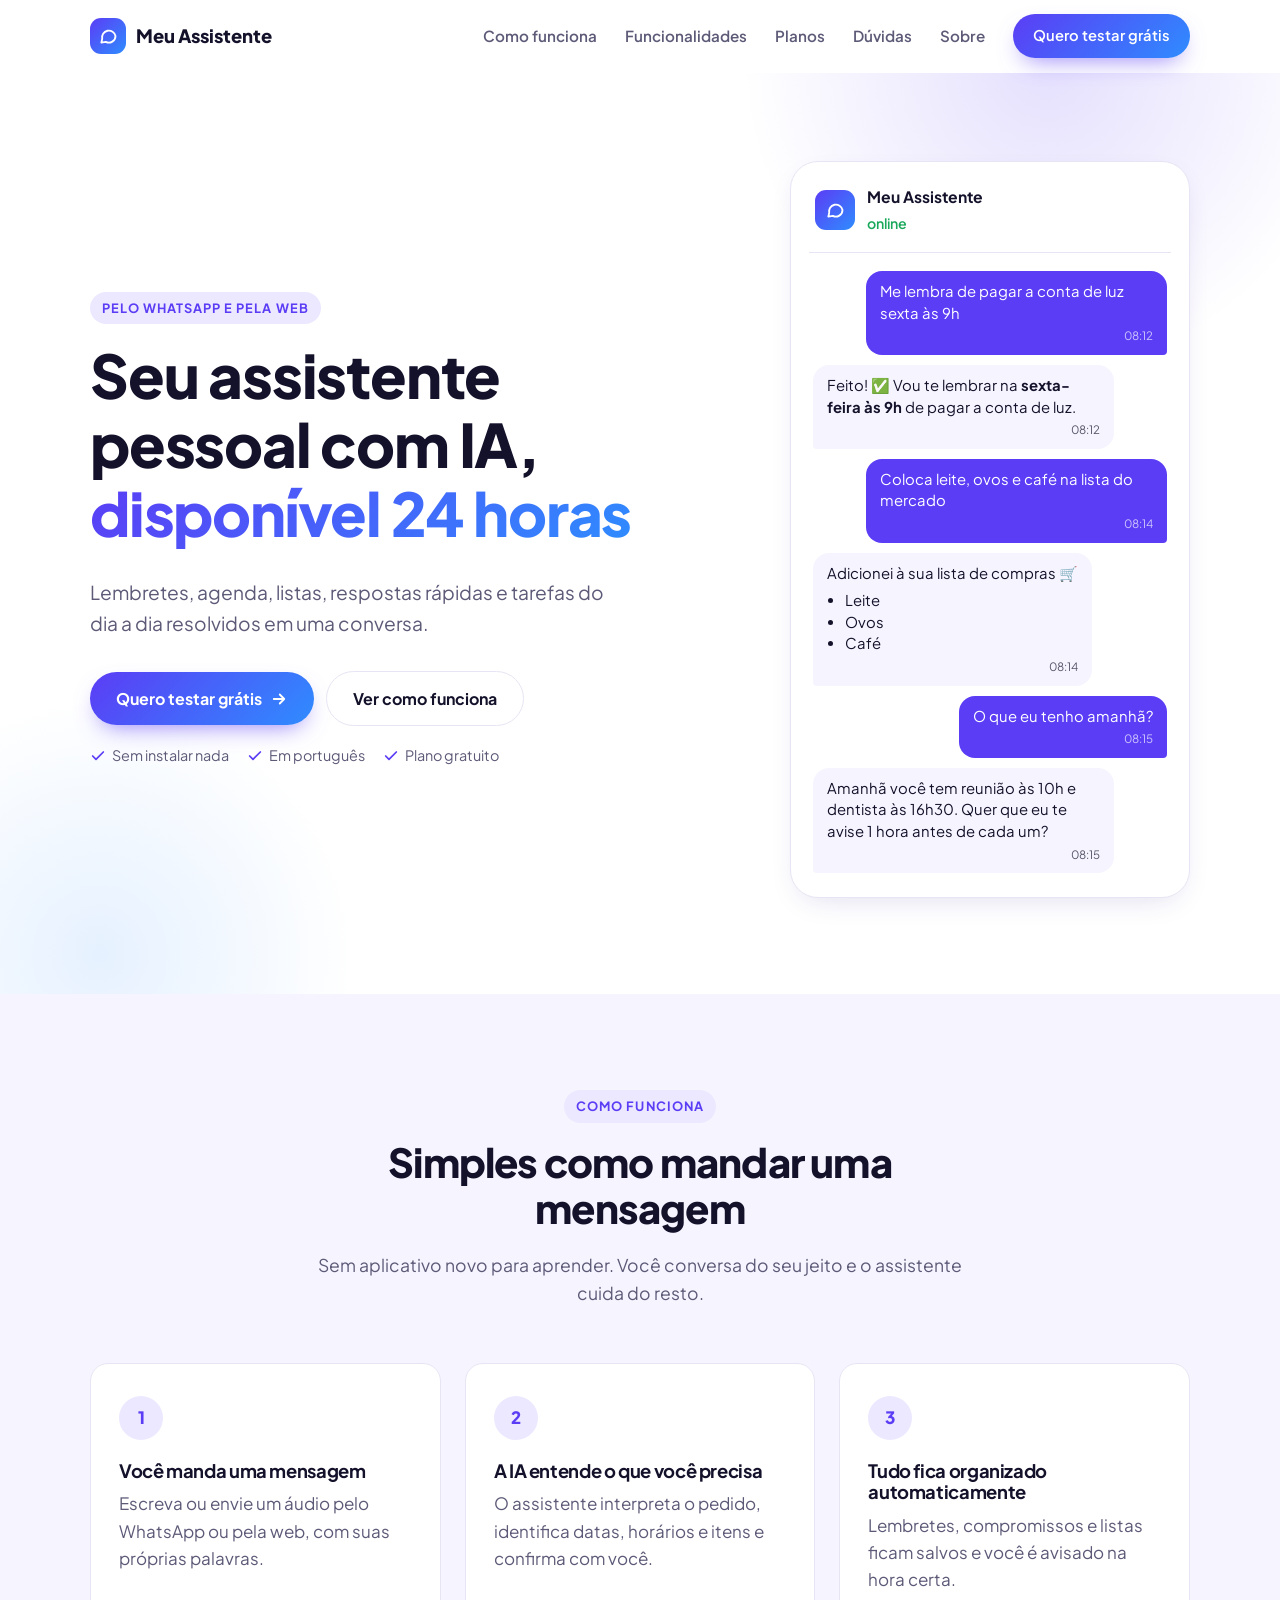
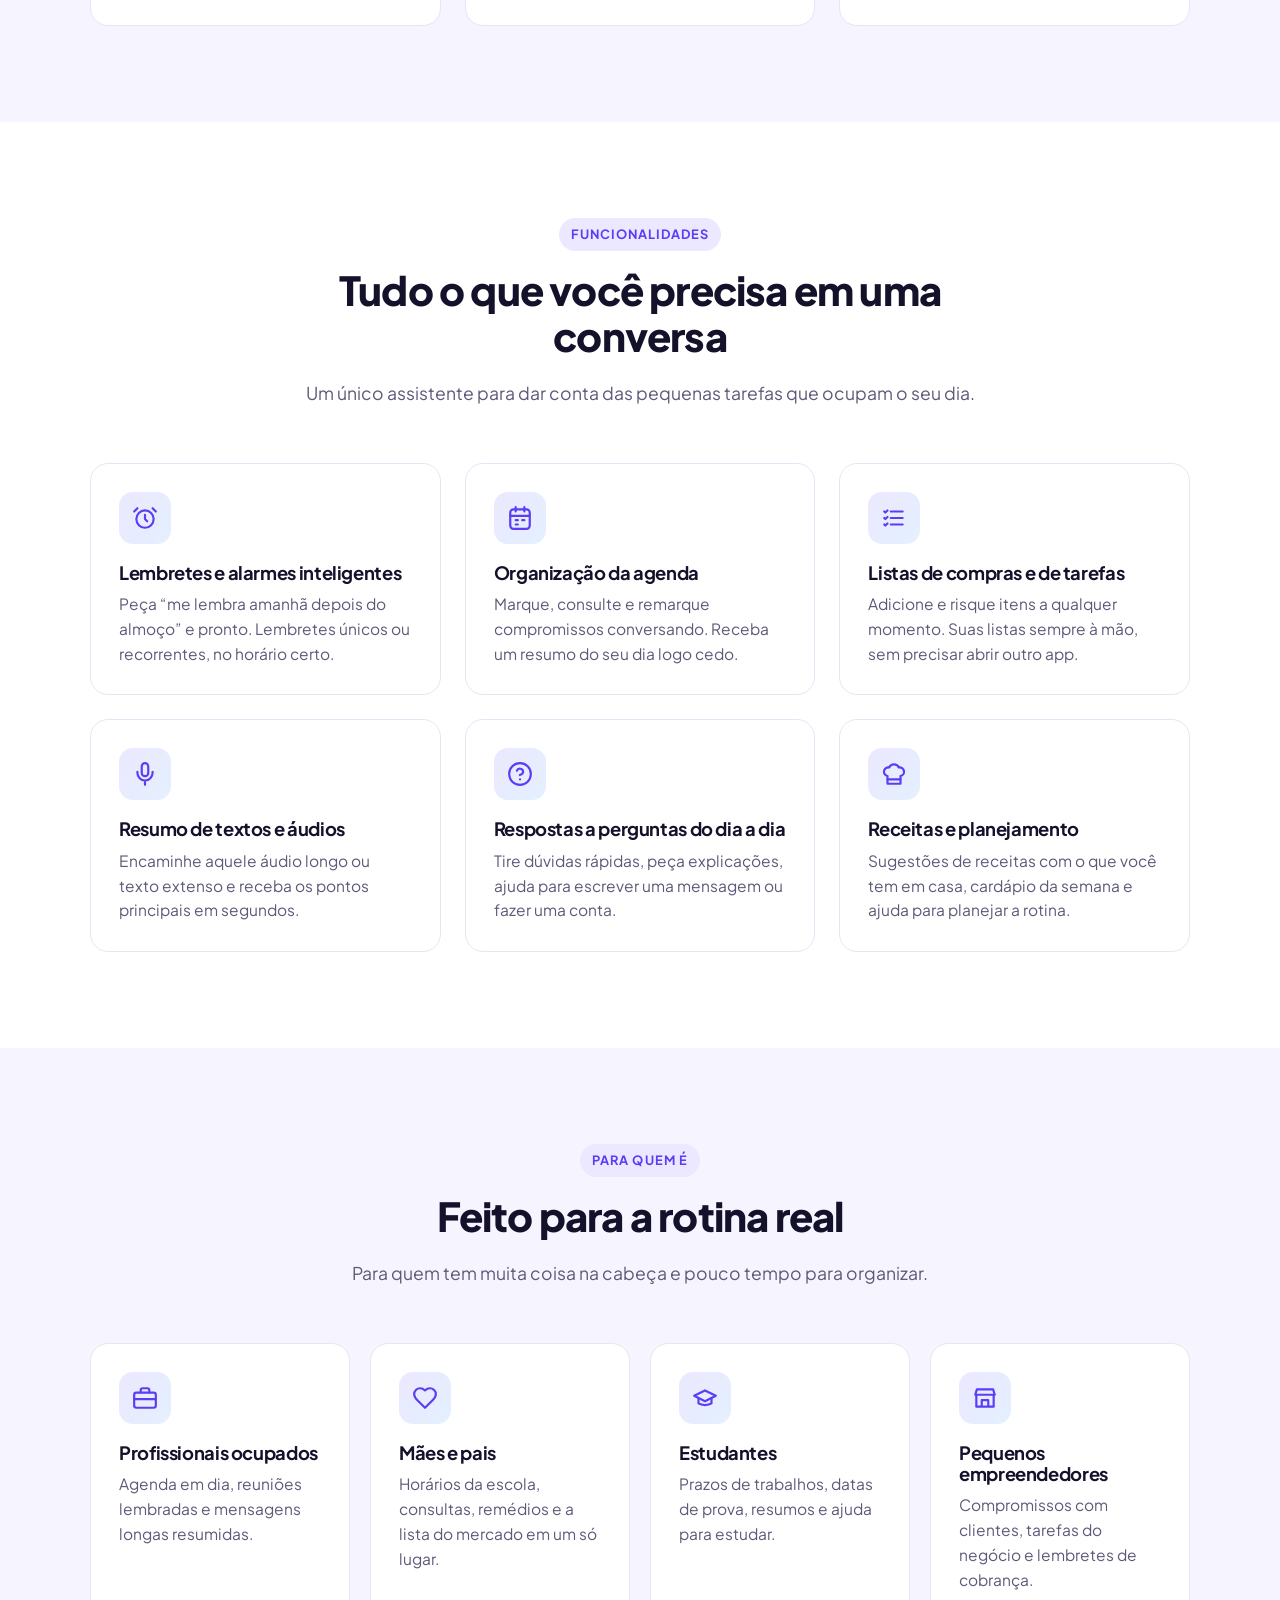
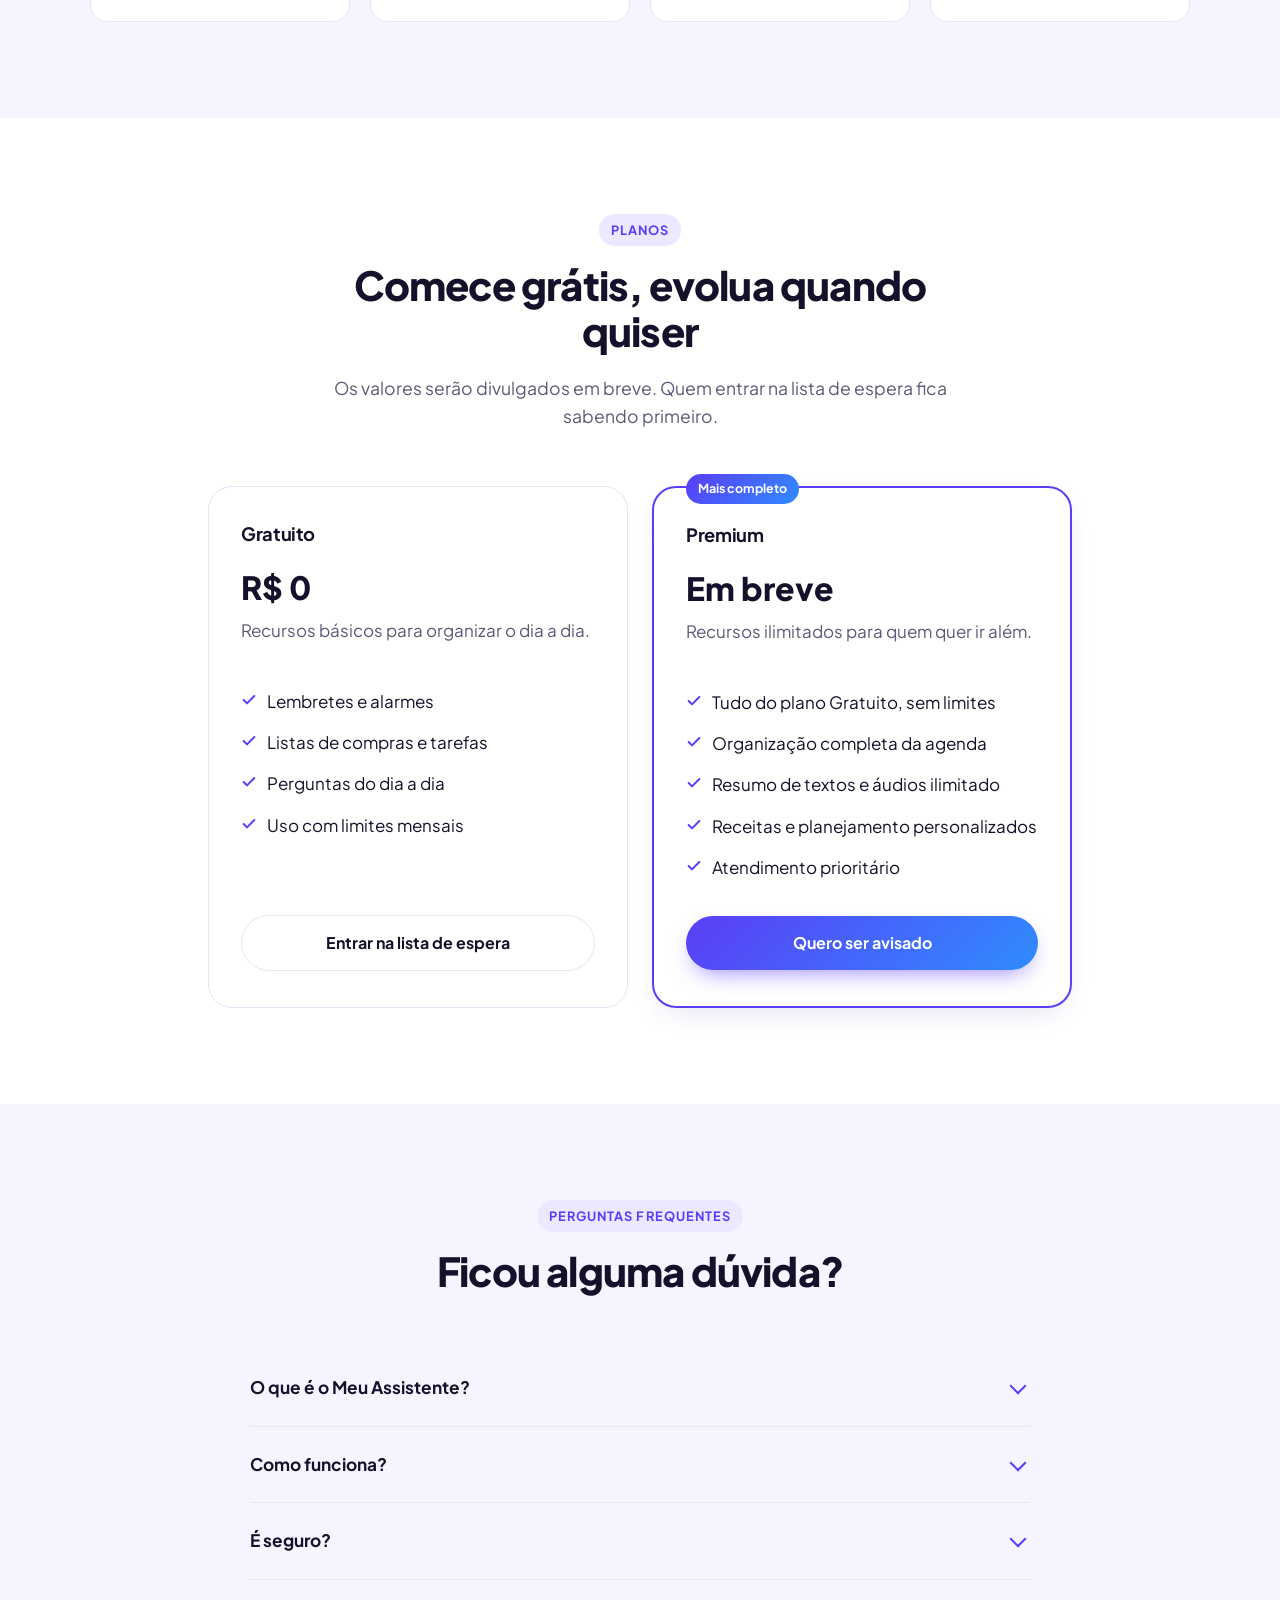
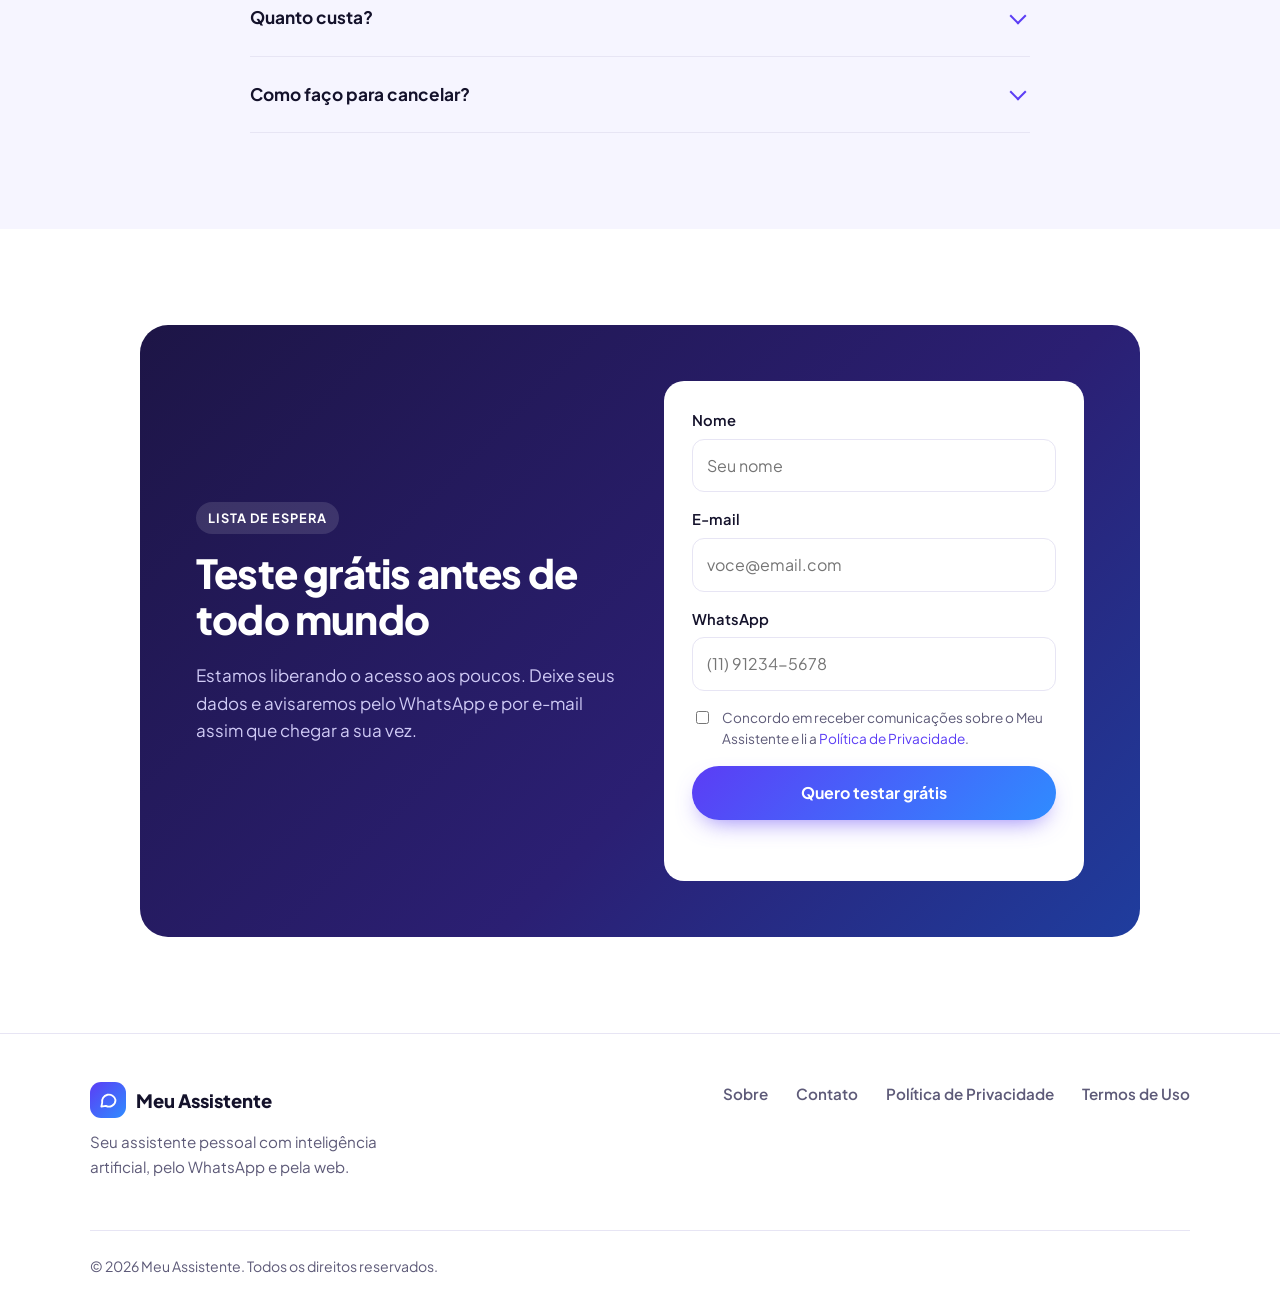
==== index.html @ c6f66c45 "Site Meu Assistente" ====
<!doctype html>
<html lang="pt-BR">
<head>
  <meta charset="utf-8">
  <meta name="viewport" content="width=device-width, initial-scale=1">
  <title>Meu Assistente — Seu assistente pessoal com IA no WhatsApp</title>
  <meta name="description" content="Lembretes, agenda, listas, respostas rápidas e tarefas do dia a dia resolvidos em uma conversa. Assistente pessoal com inteligência artificial pelo WhatsApp e pela web.">
  <link rel="canonical" href="https://meuassistente.io/">
  <meta property="og:type" content="website">
  <meta property="og:locale" content="pt_BR">
  <meta property="og:title" content="Meu Assistente — Seu assistente pessoal com IA, disponível 24 horas">
  <meta property="og:description" content="Lembretes, agenda, listas, respostas rápidas e tarefas do dia a dia resolvidos em uma conversa.">
  <meta property="og:url" content="https://meuassistente.io/">
  <meta name="theme-color" content="#5b3df5">
  <link rel="icon" href="/assets/favicon.svg" type="image/svg+xml">
  <link rel="preconnect" href="https://fonts.googleapis.com">
  <link rel="preconnect" href="https://fonts.gstatic.com" crossorigin>
  <link href="https://fonts.googleapis.com/css2?family=Plus+Jakarta+Sans:wght@400;500;600;700;800&display=swap" rel="stylesheet">
  <link rel="stylesheet" href="/assets/styles.css">
</head>
<body>
  <a class="skip-link" href="#conteudo">Pular para o conteúdo</a>

  <header class="site-header">
    <div class="container nav">
      <a class="logo" href="/" aria-label="Meu Assistente — página inicial">
        <span class="logo-mark"><svg width="20" height="20" viewBox="0 0 24 24" fill="none" stroke="currentColor" stroke-width="2.2" stroke-linecap="round" stroke-linejoin="round"><path d="M21 12a8 8 0 0 1-11.6 7.1L4 20l1-4.6A8 8 0 1 1 21 12z"/></svg></span>
        Meu Assistente
      </a>
      <button class="nav-toggle" aria-label="Abrir menu" aria-expanded="false" aria-controls="menu">
        <svg width="26" height="26" viewBox="0 0 24 24" fill="none" stroke="currentColor" stroke-width="2" stroke-linecap="round"><path d="M4 7h16M4 12h16M4 17h16"/></svg>
      </button>
      <ul class="nav-links" id="menu">
        <li><a href="/#como-funciona">Como funciona</a></li>
        <li><a href="/#funcionalidades">Funcionalidades</a></li>
        <li><a href="/#planos">Planos</a></li>
        <li><a href="/#faq">Dúvidas</a></li>
        <li><a href="/sobre.html">Sobre</a></li>
        <li><a class="btn btn-primary" href="/#lista-de-espera">Quero testar grátis</a></li>
      </ul>
    </div>
  </header>

  <main id="conteudo">
    <!-- Hero -->
    <section class="hero">
      <div class="container hero-grid">
        <div>
          <span class="eyebrow">Pelo WhatsApp e pela web</span>
          <h1>Seu assistente pessoal com IA, <span class="grad">disponível 24 horas</span></h1>
          <p class="hero-sub">Lembretes, agenda, listas, respostas rápidas e tarefas do dia a dia resolvidos em uma conversa.</p>
          <div class="hero-cta">
            <a class="btn btn-primary" href="#lista-de-espera">Quero testar grátis
              <svg width="18" height="18" viewBox="0 0 24 24" fill="none" stroke="currentColor" stroke-width="2.4" stroke-linecap="round" stroke-linejoin="round"><path d="M5 12h14M13 6l6 6-6 6"/></svg>
            </a>
            <a class="btn btn-ghost" href="#como-funciona">Ver como funciona</a>
          </div>
          <div class="hero-note">
            <span><svg width="16" height="16" viewBox="0 0 24 24" fill="none" stroke="currentColor" stroke-width="2.6" stroke-linecap="round" stroke-linejoin="round"><path d="M20 6 9 17l-5-5"/></svg>Sem instalar nada</span>
            <span><svg width="16" height="16" viewBox="0 0 24 24" fill="none" stroke="currentColor" stroke-width="2.6" stroke-linecap="round" stroke-linejoin="round"><path d="M20 6 9 17l-5-5"/></svg>Em português</span>
            <span><svg width="16" height="16" viewBox="0 0 24 24" fill="none" stroke="currentColor" stroke-width="2.6" stroke-linecap="round" stroke-linejoin="round"><path d="M20 6 9 17l-5-5"/></svg>Plano gratuito</span>
          </div>
        </div>

        <div class="phone" aria-label="Exemplo de conversa com o Meu Assistente">
          <div class="phone-top">
            <span class="logo-mark"><svg width="20" height="20" viewBox="0 0 24 24" fill="none" stroke="#fff" stroke-width="2.2" stroke-linecap="round" stroke-linejoin="round"><path d="M21 12a8 8 0 0 1-11.6 7.1L4 20l1-4.6A8 8 0 1 1 21 12z"/></svg></span>
            <div><strong>Meu Assistente</strong><small>online</small></div>
          </div>
          <div class="chat">
            <div class="bubble me">Me lembra de pagar a conta de luz sexta às 9h<time>08:12</time></div>
            <div class="bubble ai">Feito! ✅ Vou te lembrar na <strong>sexta-feira às 9h</strong> de pagar a conta de luz.<time>08:12</time></div>
            <div class="bubble me">Coloca leite, ovos e café na lista do mercado<time>08:14</time></div>
            <div class="bubble ai">Adicionei à sua lista de compras 🛒
              <ul><li>Leite</li><li>Ovos</li><li>Café</li></ul><time>08:14</time></div>
            <div class="bubble me">O que eu tenho amanhã?<time>08:15</time></div>
            <div class="bubble ai">Amanhã você tem reunião às 10h e dentista às 16h30. Quer que eu te avise 1 hora antes de cada um?<time>08:15</time></div>
          </div>
        </div>
      </div>
    </section>

    <!-- Como funciona -->
    <section class="section section-soft" id="como-funciona">
      <div class="container">
        <div class="section-head reveal">
          <span class="eyebrow">Como funciona</span>
          <h2>Simples como mandar uma mensagem</h2>
          <p>Sem aplicativo novo para aprender. Você conversa do seu jeito e o assistente cuida do resto.</p>
        </div>
        <div class="steps">
          <div class="step reveal">
            <div class="step-num">1</div>
            <h3>Você manda uma mensagem</h3>
            <p>Escreva ou envie um áudio pelo WhatsApp ou pela web, com suas próprias palavras.</p>
          </div>
          <div class="step reveal">
            <div class="step-num">2</div>
            <h3>A IA entende o que você precisa</h3>
            <p>O assistente interpreta o pedido, identifica datas, horários e itens e confirma com você.</p>
          </div>
          <div class="step reveal">
            <div class="step-num">3</div>
            <h3>Tudo fica organizado automaticamente</h3>
            <p>Lembretes, compromissos e listas ficam salvos e você é avisado na hora certa.</p>
          </div>
        </div>
      </div>
    </section>

    <!-- Funcionalidades -->
    <section class="section" id="funcionalidades">
      <div class="container">
        <div class="section-head reveal">
          <span class="eyebrow">Funcionalidades</span>
          <h2>Tudo o que você precisa em uma conversa</h2>
          <p>Um único assistente para dar conta das pequenas tarefas que ocupam o seu dia.</p>
        </div>
        <div class="features">
          <article class="card reveal">
            <div class="icon"><svg width="26" height="26" viewBox="0 0 24 24" fill="none" stroke="currentColor" stroke-width="2" stroke-linecap="round" stroke-linejoin="round"><circle cx="12" cy="13" r="8"/><path d="M12 9v4l2 2M5 3 2 6M22 6l-3-3"/></svg></div>
            <h3>Lembretes e alarmes inteligentes</h3>
            <p>Peça “me lembra amanhã depois do almoço” e pronto. Lembretes únicos ou recorrentes, no horário certo.</p>
          </article>
          <article class="card reveal">
            <div class="icon"><svg width="26" height="26" viewBox="0 0 24 24" fill="none" stroke="currentColor" stroke-width="2" stroke-linecap="round" stroke-linejoin="round"><rect x="3" y="4" width="18" height="18" rx="3"/><path d="M16 2v4M8 2v4M3 10h18M8 14h2M14 14h2M8 18h2"/></svg></div>
            <h3>Organização da agenda</h3>
            <p>Marque, consulte e remarque compromissos conversando. Receba um resumo do seu dia logo cedo.</p>
          </article>
          <article class="card reveal">
            <div class="icon"><svg width="26" height="26" viewBox="0 0 24 24" fill="none" stroke="currentColor" stroke-width="2" stroke-linecap="round" stroke-linejoin="round"><path d="M9 6h11M9 12h11M9 18h11"/><path d="m3 6 1 1 2-2M3 12l1 1 2-2M3 18l1 1 2-2"/></svg></div>
            <h3>Listas de compras e de tarefas</h3>
            <p>Adicione e risque itens a qualquer momento. Suas listas sempre à mão, sem precisar abrir outro app.</p>
          </article>
          <article class="card reveal">
            <div class="icon"><svg width="26" height="26" viewBox="0 0 24 24" fill="none" stroke="currentColor" stroke-width="2" stroke-linecap="round" stroke-linejoin="round"><path d="M12 2a3 3 0 0 0-3 3v6a3 3 0 0 0 6 0V5a3 3 0 0 0-3-3z"/><path d="M19 10v1a7 7 0 0 1-14 0v-1M12 18v4"/></svg></div>
            <h3>Resumo de textos e áudios</h3>
            <p>Encaminhe aquele áudio longo ou texto extenso e receba os pontos principais em segundos.</p>
          </article>
          <article class="card reveal">
            <div class="icon"><svg width="26" height="26" viewBox="0 0 24 24" fill="none" stroke="currentColor" stroke-width="2" stroke-linecap="round" stroke-linejoin="round"><circle cx="12" cy="12" r="10"/><path d="M9.1 9a3 3 0 0 1 5.8 1c0 2-3 3-3 3M12 17h.01"/></svg></div>
            <h3>Respostas a perguntas do dia a dia</h3>
            <p>Tire dúvidas rápidas, peça explicações, ajuda para escrever uma mensagem ou fazer uma conta.</p>
          </article>
          <article class="card reveal">
            <div class="icon"><svg width="26" height="26" viewBox="0 0 24 24" fill="none" stroke="currentColor" stroke-width="2" stroke-linecap="round" stroke-linejoin="round"><path d="M6 13.9A4 4 0 0 1 7.5 6a5 5 0 0 1 9 0A4 4 0 0 1 18 13.9V21H6z"/><path d="M6 17h12"/></svg></div>
            <h3>Receitas e planejamento</h3>
            <p>Sugestões de receitas com o que você tem em casa, cardápio da semana e ajuda para planejar a rotina.</p>
          </article>
        </div>
      </div>
    </section>

    <!-- Para quem é -->
    <section class="section section-soft" id="para-quem">
      <div class="container">
        <div class="section-head reveal">
          <span class="eyebrow">Para quem é</span>
          <h2>Feito para a rotina real</h2>
          <p>Para quem tem muita coisa na cabeça e pouco tempo para organizar.</p>
        </div>
        <div class="audience">
          <article class="card reveal">
            <div class="icon"><svg width="26" height="26" viewBox="0 0 24 24" fill="none" stroke="currentColor" stroke-width="2" stroke-linecap="round" stroke-linejoin="round"><rect x="2" y="7" width="20" height="14" rx="2"/><path d="M16 7V5a2 2 0 0 0-2-2h-4a2 2 0 0 0-2 2v2M2 13h20"/></svg></div>
            <h3>Profissionais ocupados</h3>
            <p>Agenda em dia, reuniões lembradas e mensagens longas resumidas.</p>
          </article>
          <article class="card reveal">
            <div class="icon"><svg width="26" height="26" viewBox="0 0 24 24" fill="none" stroke="currentColor" stroke-width="2" stroke-linecap="round" stroke-linejoin="round"><path d="M19 14c1.5-1.5 3-3.2 3-5.5A5.5 5.5 0 0 0 16.5 3c-1.8 0-3 .5-4.5 2-1.5-1.5-2.7-2-4.5-2A5.5 5.5 0 0 0 2 8.5c0 2.3 1.5 4 3 5.5l7 7z"/></svg></div>
            <h3>Mães e pais</h3>
            <p>Horários da escola, consultas, remédios e a lista do mercado em um só lugar.</p>
          </article>
          <article class="card reveal">
            <div class="icon"><svg width="26" height="26" viewBox="0 0 24 24" fill="none" stroke="currentColor" stroke-width="2" stroke-linecap="round" stroke-linejoin="round"><path d="M22 10 12 5 2 10l10 5 10-5z"/><path d="M6 12v5c3 2 9 2 12 0v-5"/></svg></div>
            <h3>Estudantes</h3>
            <p>Prazos de trabalhos, datas de prova, resumos e ajuda para estudar.</p>
          </article>
          <article class="card reveal">
            <div class="icon"><svg width="26" height="26" viewBox="0 0 24 24" fill="none" stroke="currentColor" stroke-width="2" stroke-linecap="round" stroke-linejoin="round"><path d="M3 9h18l-1.5-5h-15z"/><path d="M4 9v11h16V9M9 20v-6h6v6"/></svg></div>
            <h3>Pequenos empreendedores</h3>
            <p>Compromissos com clientes, tarefas do negócio e lembretes de cobrança.</p>
          </article>
        </div>
      </div>
    </section>

    <!-- Planos -->
    <section class="section" id="planos">
      <div class="container">
        <div class="section-head reveal">
          <span class="eyebrow">Planos</span>
          <h2>Comece grátis, evolua quando quiser</h2>
          <p>Os valores serão divulgados em breve. Quem entrar na lista de espera fica sabendo primeiro.</p>
        </div>
        <div class="pricing">
          <div class="plan reveal">
            <h3>Gratuito</h3>
            <div class="plan-price">R$ 0</div>
            <p class="plan-desc">Recursos básicos para organizar o dia a dia.</p>
            <ul>
              <li><svg width="16" height="16" viewBox="0 0 24 24" fill="none" stroke="currentColor" stroke-width="3" stroke-linecap="round" stroke-linejoin="round"><path d="M20 6 9 17l-5-5"/></svg>Lembretes e alarmes</li>
              <li><svg width="16" height="16" viewBox="0 0 24 24" fill="none" stroke="currentColor" stroke-width="3" stroke-linecap="round" stroke-linejoin="round"><path d="M20 6 9 17l-5-5"/></svg>Listas de compras e tarefas</li>
              <li><svg width="16" height="16" viewBox="0 0 24 24" fill="none" stroke="currentColor" stroke-width="3" stroke-linecap="round" stroke-linejoin="round"><path d="M20 6 9 17l-5-5"/></svg>Perguntas do dia a dia</li>
              <li><svg width="16" height="16" viewBox="0 0 24 24" fill="none" stroke="currentColor" stroke-width="3" stroke-linecap="round" stroke-linejoin="round"><path d="M20 6 9 17l-5-5"/></svg>Uso com limites mensais</li>
            </ul>
            <a class="btn btn-ghost btn-block" href="#lista-de-espera">Entrar na lista de espera</a>
          </div>
          <div class="plan featured reveal">
            <span class="plan-badge">Mais completo</span>
            <h3>Premium</h3>
            <div class="plan-price">Em breve</div>
            <p class="plan-desc">Recursos ilimitados para quem quer ir além.</p>
            <ul>
              <li><svg width="16" height="16" viewBox="0 0 24 24" fill="none" stroke="currentColor" stroke-width="3" stroke-linecap="round" stroke-linejoin="round"><path d="M20 6 9 17l-5-5"/></svg>Tudo do plano Gratuito, sem limites</li>
              <li><svg width="16" height="16" viewBox="0 0 24 24" fill="none" stroke="currentColor" stroke-width="3" stroke-linecap="round" stroke-linejoin="round"><path d="M20 6 9 17l-5-5"/></svg>Organização completa da agenda</li>
              <li><svg width="16" height="16" viewBox="0 0 24 24" fill="none" stroke="currentColor" stroke-width="3" stroke-linecap="round" stroke-linejoin="round"><path d="M20 6 9 17l-5-5"/></svg>Resumo de textos e áudios ilimitado</li>
              <li><svg width="16" height="16" viewBox="0 0 24 24" fill="none" stroke="currentColor" stroke-width="3" stroke-linecap="round" stroke-linejoin="round"><path d="M20 6 9 17l-5-5"/></svg>Receitas e planejamento personalizados</li>
              <li><svg width="16" height="16" viewBox="0 0 24 24" fill="none" stroke="currentColor" stroke-width="3" stroke-linecap="round" stroke-linejoin="round"><path d="M20 6 9 17l-5-5"/></svg>Atendimento prioritário</li>
            </ul>
            <a class="btn btn-primary btn-block" href="#lista-de-espera">Quero ser avisado</a>
          </div>
        </div>
      </div>
    </section>

    <!-- FAQ -->
    <section class="section section-soft" id="faq">
      <div class="container">
        <div class="section-head reveal">
          <span class="eyebrow">Perguntas frequentes</span>
          <h2>Ficou alguma dúvida?</h2>
        </div>
        <div class="faq reveal">
          <details>
            <summary>O que é o Meu Assistente?</summary>
            <p>O Meu Assistente é um assistente pessoal com inteligência artificial que ajuda você a organizar e automatizar tarefas do dia a dia, como lembretes, agenda, listas, resumos e respostas rápidas, tudo por meio de uma conversa pelo WhatsApp ou pela web.</p>
          </details>
          <details>
            <summary>Como funciona?</summary>
            <p>Você envia uma mensagem de texto ou áudio, do jeito que falaria com uma pessoa. A inteligência artificial entende o pedido, identifica datas, horários e itens, confirma com você e organiza tudo automaticamente. Quando chega a hora, você recebe o aviso na própria conversa.</p>
          </details>
          <details>
            <summary>É seguro?</summary>
            <p>Sim. Tratamos seus dados de acordo com a Lei Geral de Proteção de Dados (LGPD), usamos conexões criptografadas e coletamos apenas o necessário para o serviço funcionar. Não vendemos seus dados. Você pode pedir a exclusão das suas informações a qualquer momento. Saiba mais na nossa <a href="/privacidade.html">Política de Privacidade</a>.</p>
          </details>
          <details>
            <summary>Quanto custa?</summary>
            <p>Haverá um plano Gratuito, com recursos básicos, e um plano Premium, com recursos ilimitados. Os valores do Premium serão divulgados em breve. Quem estiver na lista de espera recebe as novidades primeiro.</p>
          </details>
          <details>
            <summary>Como faço para cancelar?</summary>
            <p>Você pode cancelar quando quiser, sem multa e sem burocracia: basta pedir na própria conversa com o assistente, pela área da sua conta na web ou pelo e-mail <a href="mailto:contato@meuassistente.io">contato@meuassistente.io</a>. Após o cancelamento do Premium, você continua com acesso até o fim do período já pago.</p>
          </details>
        </div>
      </div>
    </section>

    <!-- Lista de espera -->
    <section class="section" id="lista-de-espera">
      <div class="container">
        <div class="form-wrap reveal">
          <div>
            <span class="eyebrow" style="background:rgba(255,255,255,.12);color:#fff">Lista de espera</span>
            <h2>Teste grátis antes de todo mundo</h2>
            <p>Estamos liberando o acesso aos poucos. Deixe seus dados e avisaremos pelo WhatsApp e por e-mail assim que chegar a sua vez.</p>
          </div>
          <form class="form" data-form="waitlist" novalidate>
            <div class="field">
              <label for="w-nome">Nome</label>
              <input id="w-nome" name="nome" type="text" autocomplete="name" placeholder="Seu nome" required>
            </div>
            <div class="field">
              <label for="w-email">E-mail</label>
              <input id="w-email" name="email" type="email" autocomplete="email" placeholder="voce@email.com" required>
            </div>
            <div class="field">
              <label for="w-whats">WhatsApp</label>
              <input id="w-whats" name="whatsapp" type="tel" inputmode="tel" autocomplete="tel" placeholder="(11) 91234-5678" required>
            </div>
            <input class="hp" type="text" name="_honey" tabindex="-1" autocomplete="off" aria-hidden="true">
            <label class="consent">
              <input type="checkbox" name="consentimento" value="sim" required>
              <span>Concordo em receber comunicações sobre o Meu Assistente e li a <a href="/privacidade.html">Política de Privacidade</a>.</span>
            </label>
            <button class="btn btn-primary btn-block" type="submit">Quero testar grátis</button>
            <p class="form-status" role="status" aria-live="polite"></p>
          </form>
        </div>
      </div>
    </section>
  </main>

  <footer class="site-footer">
    <div class="container">
      <div class="footer-grid">
        <div>
          <a class="logo" href="/">
            <span class="logo-mark"><svg width="20" height="20" viewBox="0 0 24 24" fill="none" stroke="currentColor" stroke-width="2.2" stroke-linecap="round" stroke-linejoin="round"><path d="M21 12a8 8 0 0 1-11.6 7.1L4 20l1-4.6A8 8 0 1 1 21 12z"/></svg></span>
            Meu Assistente
          </a>
          <p>Seu assistente pessoal com inteligência artificial, pelo WhatsApp e pela web.</p>
        </div>
        <ul class="footer-links">
          <li><a href="/sobre.html">Sobre</a></li>
          <li><a href="/contato.html">Contato</a></li>
          <li><a href="/privacidade.html">Política de Privacidade</a></li>
          <li><a href="/termos.html">Termos de Uso</a></li>
        </ul>
      </div>
      <div class="copyright">© 2026 Meu Assistente. Todos os direitos reservados.</div>
    </div>
  </footer>

  <script src="/assets/main.js" defer></script>
</body>
</html>
---- assets/styles.css ----
:root {
  --bg: #ffffff;
  --bg-soft: #f6f5ff;
  --surface: #ffffff;
  --text: #14122b;
  --muted: #5d5a78;
  --border: #e7e5f4;
  --primary: #5b3df5;
  --primary-dark: #4527d9;
  --primary-soft: #ece8ff;
  --accent: #2f8cff;
  --radius: 18px;
  --shadow: 0 10px 30px -12px rgba(48, 30, 140, 0.18);
  --max: 1140px;
}

*, *::before, *::after { box-sizing: border-box; }
html { scroll-behavior: smooth; -webkit-text-size-adjust: 100%; }
body {
  margin: 0;
  font-family: "Plus Jakarta Sans", system-ui, -apple-system, "Segoe UI", Roboto, sans-serif;
  color: var(--text);
  background: var(--bg);
  line-height: 1.6;
  font-size: 17px;
  -webkit-font-smoothing: antialiased;
}
img, svg { display: block; max-width: 100%; }
a { color: var(--primary); text-decoration: none; }
a:hover { text-decoration: underline; }
h1, h2, h3 { line-height: 1.15; letter-spacing: -0.02em; margin: 0 0 .5em; }
h1 { font-size: clamp(2.2rem, 5.5vw, 3.75rem); font-weight: 800; }
h2 { font-size: clamp(1.75rem, 3.6vw, 2.5rem); font-weight: 800; }
h3 { font-size: 1.15rem; font-weight: 700; }
p { margin: 0 0 1em; }

.container { width: 100%; max-width: var(--max); margin: 0 auto; padding: 0 20px; }
.section { padding: 96px 0; }
.section-soft { background: var(--bg-soft); }
.section-head { max-width: 680px; margin: 0 auto 56px; text-align: center; }
.section-head p { color: var(--muted); font-size: 1.1rem; }
.eyebrow {
  display: inline-block; font-size: .8rem; font-weight: 700; letter-spacing: .08em;
  text-transform: uppercase; color: var(--primary); background: var(--primary-soft);
  padding: 6px 12px; border-radius: 999px; margin-bottom: 16px;
}
.skip-link { position: absolute; left: -9999px; }
.skip-link:focus { left: 16px; top: 16px; z-index: 100; background: #fff; padding: 8px 12px; border-radius: 8px; }

/* Buttons */
.btn {
  display: inline-flex; align-items: center; justify-content: center; gap: 8px;
  font: inherit; font-weight: 700; font-size: 1rem; border: 0; cursor: pointer;
  padding: 14px 26px; border-radius: 999px; transition: transform .15s, box-shadow .15s, background .15s;
  text-decoration: none !important;
}
.btn-primary {
  color: #fff; background: linear-gradient(135deg, var(--primary), var(--accent));
  box-shadow: 0 10px 24px -10px rgba(91, 61, 245, .7);
}
.btn-primary:hover { transform: translateY(-2px); box-shadow: 0 14px 30px -10px rgba(91, 61, 245, .8); }
.btn-ghost { color: var(--text); background: #fff; border: 1px solid var(--border); }
.btn-ghost:hover { border-color: var(--primary); color: var(--primary); }
.btn-block { width: 100%; }
.btn:disabled { opacity: .6; cursor: wait; transform: none; }

/* Header */
.site-header {
  position: sticky; top: 0; z-index: 50; background: rgba(255,255,255,.85);
  backdrop-filter: saturate(180%) blur(12px); -webkit-backdrop-filter: saturate(180%) blur(12px);
  border-bottom: 1px solid transparent; transition: border-color .2s;
}
.site-header.scrolled { border-bottom-color: var(--border); }
.nav { display: flex; align-items: center; justify-content: space-between; height: 72px; }
.logo { display: flex; align-items: center; gap: 10px; font-weight: 800; font-size: 1.15rem; color: var(--text); }
.logo:hover { text-decoration: none; }
.logo-mark {
  width: 36px; height: 36px; border-radius: 11px; display: grid; place-items: center;
  background: linear-gradient(135deg, var(--primary), var(--accent)); color: #fff;
}
.nav-links { display: flex; align-items: center; gap: 28px; list-style: none; margin: 0; padding: 0; }
.nav-links a { color: var(--muted); font-weight: 600; font-size: .95rem; }
.nav-links a:hover, .nav-links a[aria-current="page"] { color: var(--text); text-decoration: none; }
.nav-links .btn { color: #fff; padding: 10px 20px; font-size: .92rem; }
.nav-toggle { display: none; background: none; border: 0; padding: 8px; cursor: pointer; color: var(--text); }

@media (max-width: 860px) {
  .nav-toggle { display: block; }
  .nav-links {
    position: absolute; top: 72px; left: 0; right: 0; flex-direction: column; align-items: stretch; gap: 0;
    background: #fff; border-bottom: 1px solid var(--border); padding: 8px 20px 20px; display: none;
  }
  .nav-links.open { display: flex; }
  .nav-links li a { display: block; padding: 12px 0; }
  .nav-links .btn { margin-top: 8px; padding: 14px; }
}

/* Hero */
.hero { position: relative; padding: 88px 0 96px; overflow: hidden; }
.hero::before {
  content: ""; position: absolute; inset: -40% -10% auto auto; width: 720px; height: 720px;
  background: radial-gradient(circle, rgba(91,61,245,.16), transparent 60%); z-index: -1;
}
.hero::after {
  content: ""; position: absolute; left: -200px; bottom: -260px; width: 600px; height: 600px;
  background: radial-gradient(circle, rgba(47,140,255,.12), transparent 60%); z-index: -1;
}
.hero-grid { display: grid; grid-template-columns: 1.1fr .9fr; gap: 56px; align-items: center; }
.hero h1 .grad {
  background: linear-gradient(135deg, var(--primary), var(--accent));
  -webkit-background-clip: text; background-clip: text; color: transparent;
}
.hero-sub { font-size: 1.2rem; color: var(--muted); max-width: 540px; margin-bottom: 32px; }
.hero-cta { display: flex; flex-wrap: wrap; gap: 12px; align-items: center; }
.hero-note { margin-top: 18px; font-size: .9rem; color: var(--muted); display: flex; gap: 18px; flex-wrap: wrap; }
.hero-note span { display: inline-flex; align-items: center; gap: 6px; }
.hero-note svg { color: var(--primary); }

/* Chat mockup */
.phone {
  background: #fff; border: 1px solid var(--border); border-radius: 28px; box-shadow: var(--shadow);
  padding: 18px; max-width: 400px; margin-left: auto;
}
.phone-top { display: flex; align-items: center; gap: 12px; padding: 4px 6px 16px; border-bottom: 1px solid var(--border); }
.phone-top .logo-mark { width: 40px; height: 40px; }
.phone-top strong { display: block; font-size: .98rem; }
.phone-top small { color: #1aa85c; font-weight: 600; }
.chat { display: flex; flex-direction: column; gap: 10px; padding: 18px 4px 6px; }
.bubble { max-width: 85%; padding: 10px 14px; border-radius: 16px; font-size: .93rem; line-height: 1.45; }
.bubble.me { align-self: flex-end; background: var(--primary); color: #fff; border-bottom-right-radius: 4px; }
.bubble.ai { align-self: flex-start; background: var(--bg-soft); border-bottom-left-radius: 4px; }
.bubble.ai ul { margin: 6px 0 0; padding-left: 18px; }
.bubble time { display: block; font-size: .72rem; opacity: .7; margin-top: 4px; text-align: right; }

@media (max-width: 920px) {
  .hero { padding: 56px 0 72px; }
  .hero-grid { grid-template-columns: 1fr; gap: 48px; }
  .phone { margin: 0 auto; }
}

/* Steps */
.steps { display: grid; grid-template-columns: repeat(3, 1fr); gap: 24px; counter-reset: step; }
.step {
  position: relative; background: #fff; border: 1px solid var(--border); border-radius: var(--radius);
  padding: 32px 28px;
}
.step-num {
  width: 44px; height: 44px; border-radius: 50%; display: grid; place-items: center; font-weight: 800;
  background: var(--primary-soft); color: var(--primary); margin-bottom: 20px;
}
.step p { color: var(--muted); margin: 0; }

/* Features */
.features { display: grid; grid-template-columns: repeat(3, 1fr); gap: 24px; }
.card {
  background: #fff; border: 1px solid var(--border); border-radius: var(--radius); padding: 28px;
  transition: transform .2s, box-shadow .2s, border-color .2s;
}
.card:hover { transform: translateY(-4px); box-shadow: var(--shadow); border-color: transparent; }
.icon {
  width: 52px; height: 52px; border-radius: 14px; display: grid; place-items: center; margin-bottom: 18px;
  background: linear-gradient(135deg, var(--primary-soft), #e3f0ff); color: var(--primary);
}
.card p { color: var(--muted); margin: 0; font-size: .97rem; }

/* Audience */
.audience { display: grid; grid-template-columns: repeat(4, 1fr); gap: 20px; }
.audience .card { text-align: left; }
.audience .card ul { margin: 12px 0 0; padding-left: 18px; color: var(--muted); font-size: .94rem; }

/* Pricing */
.pricing { display: grid; grid-template-columns: repeat(2, minmax(0, 420px)); gap: 24px; justify-content: center; }
.plan { background: #fff; border: 1px solid var(--border); border-radius: 24px; padding: 36px 32px; display: flex; flex-direction: column; }
.plan.featured { border: 2px solid var(--primary); box-shadow: var(--shadow); position: relative; }
.plan-badge {
  position: absolute; top: -14px; left: 32px; background: linear-gradient(135deg, var(--primary), var(--accent));
  color: #fff; font-size: .78rem; font-weight: 700; padding: 5px 12px; border-radius: 999px;
}
.plan-price { font-size: 2rem; font-weight: 800; margin: 8px 0 4px; }
.plan-desc { color: var(--muted); }
.plan ul { list-style: none; padding: 0; margin: 20px 0 28px; flex: 1; }
.plan li { display: flex; gap: 10px; padding: 7px 0; }
.plan li svg { flex: none; color: var(--primary); margin-top: 4px; }

/* FAQ */
.faq { max-width: 780px; margin: 0 auto; }
.faq details { border-bottom: 1px solid var(--border); padding: 4px 0; }
.faq summary {
  list-style: none; cursor: pointer; padding: 20px 40px 20px 0; font-weight: 700; font-size: 1.08rem; position: relative;
}
.faq summary::-webkit-details-marker { display: none; }
.faq summary::after {
  content: ""; position: absolute; right: 6px; top: 50%; width: 12px; height: 12px; margin-top: -8px;
  border-right: 2.5px solid var(--primary); border-bottom: 2.5px solid var(--primary); transform: rotate(45deg); transition: transform .2s;
}
.faq details[open] summary::after { transform: rotate(-135deg); margin-top: -2px; }
.faq details p { color: var(--muted); padding-right: 40px; }

/* Forms */
.form-wrap {
  max-width: 1000px; margin: 0 auto; display: grid; grid-template-columns: 1fr 1fr; gap: 48px; align-items: center;
  background: linear-gradient(135deg, #1d1546, #2b1f73 60%, #1f3d9e); color: #fff; border-radius: 28px; padding: 56px;
}
.form-wrap h2 { color: #fff; }
.form-wrap p { color: #cfcaf5; }
.form { background: #fff; color: var(--text); border-radius: 20px; padding: 28px; display: grid; gap: 16px; }
.field { display: grid; gap: 6px; }
.field label { font-weight: 600; font-size: .92rem; }
.field input, .field textarea, .field select {
  font: inherit; font-size: 1rem; padding: 13px 14px; border: 1.5px solid var(--border); border-radius: 12px;
  background: #fff; color: var(--text); width: 100%; transition: border-color .15s, box-shadow .15s;
}
.field textarea { min-height: 140px; resize: vertical; }
.field input:focus, .field textarea:focus, .field select:focus {
  outline: none; border-color: var(--primary); box-shadow: 0 0 0 4px var(--primary-soft);
}
.consent { display: flex; gap: 10px; font-size: .85rem; color: var(--muted); align-items: flex-start; }
.consent input { margin-top: 4px; accent-color: var(--primary); }
.form-status { font-size: .92rem; margin: 0; min-height: 1.2em; }
.form-status.ok { color: #13834a; }
.form-status.err { color: #c62828; }
.hp { position: absolute; left: -9999px; }

@media (max-width: 860px) {
  .form-wrap { grid-template-columns: 1fr; padding: 32px 20px; gap: 28px; border-radius: 22px; }
}

/* Page header (inner pages) */
.page-hero { padding: 72px 0 48px; background: var(--bg-soft); }
.page-hero p { color: var(--muted); font-size: 1.15rem; max-width: 680px; }
.prose { max-width: 780px; }
.prose h2 { font-size: 1.45rem; margin-top: 2em; }
.prose h3 { margin-top: 1.5em; }
.prose p, .prose li { color: #34314f; }
.prose ul { padding-left: 22px; }
.prose li { margin-bottom: .4em; }
.updated { font-size: .92rem; color: var(--muted); }

.two-col { display: grid; grid-template-columns: 1fr 1fr; gap: 48px; }
.contact-info { display: grid; gap: 18px; align-content: start; }
.contact-info .card { display: flex; gap: 16px; align-items: flex-start; }
.contact-info .icon { margin: 0; flex: none; }
.contact-info .form { border: 1px solid var(--border); }
.values { display: grid; grid-template-columns: repeat(3, 1fr); gap: 24px; }

@media (max-width: 960px) {
  .features { grid-template-columns: repeat(2, 1fr); }
  .audience { grid-template-columns: repeat(2, 1fr); }
}
@media (max-width: 760px) {
  body { font-size: 16px; }
  .section { padding: 64px 0; }
  .section-head { margin-bottom: 36px; }
  .steps, .features, .audience, .pricing, .values, .two-col { grid-template-columns: 1fr; }
  .two-col { gap: 32px; }
}

/* Footer */
.site-footer { border-top: 1px solid var(--border); padding: 48px 0 32px; font-size: .95rem; }
.footer-grid { display: flex; justify-content: space-between; gap: 32px; flex-wrap: wrap; align-items: flex-start; }
.footer-grid p { color: var(--muted); max-width: 320px; margin-top: 12px; }
.footer-links { display: flex; flex-wrap: wrap; gap: 12px 28px; list-style: none; margin: 0; padding: 0; }
.footer-links a { color: var(--muted); font-weight: 600; }
.footer-links a:hover { color: var(--primary); }
.copyright { margin-top: 36px; padding-top: 24px; border-top: 1px solid var(--border); color: var(--muted); font-size: .88rem; }

/* Reveal animation */
@media (prefers-reduced-motion: no-preference) {
  .reveal { opacity: 0; transform: translateY(16px); transition: opacity .6s ease, transform .6s ease; }
  .reveal.visible { opacity: 1; transform: none; }
}
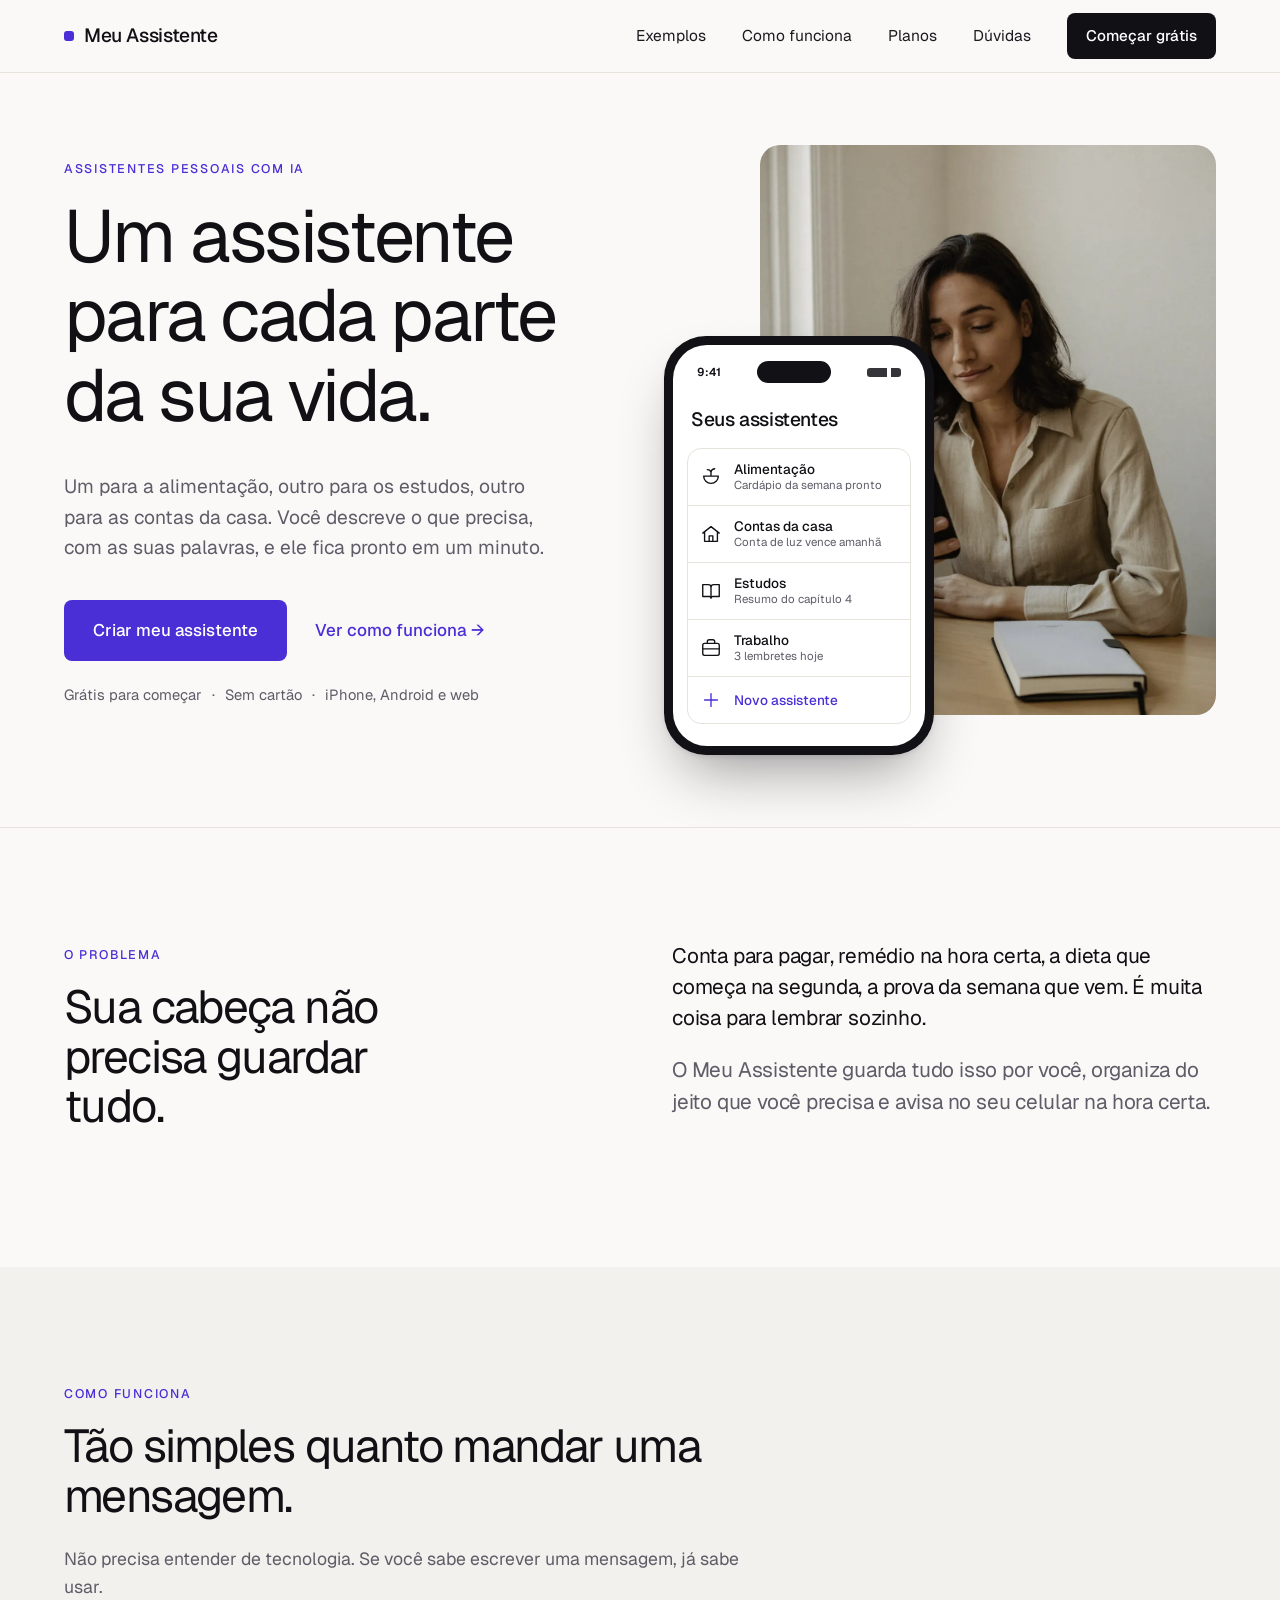
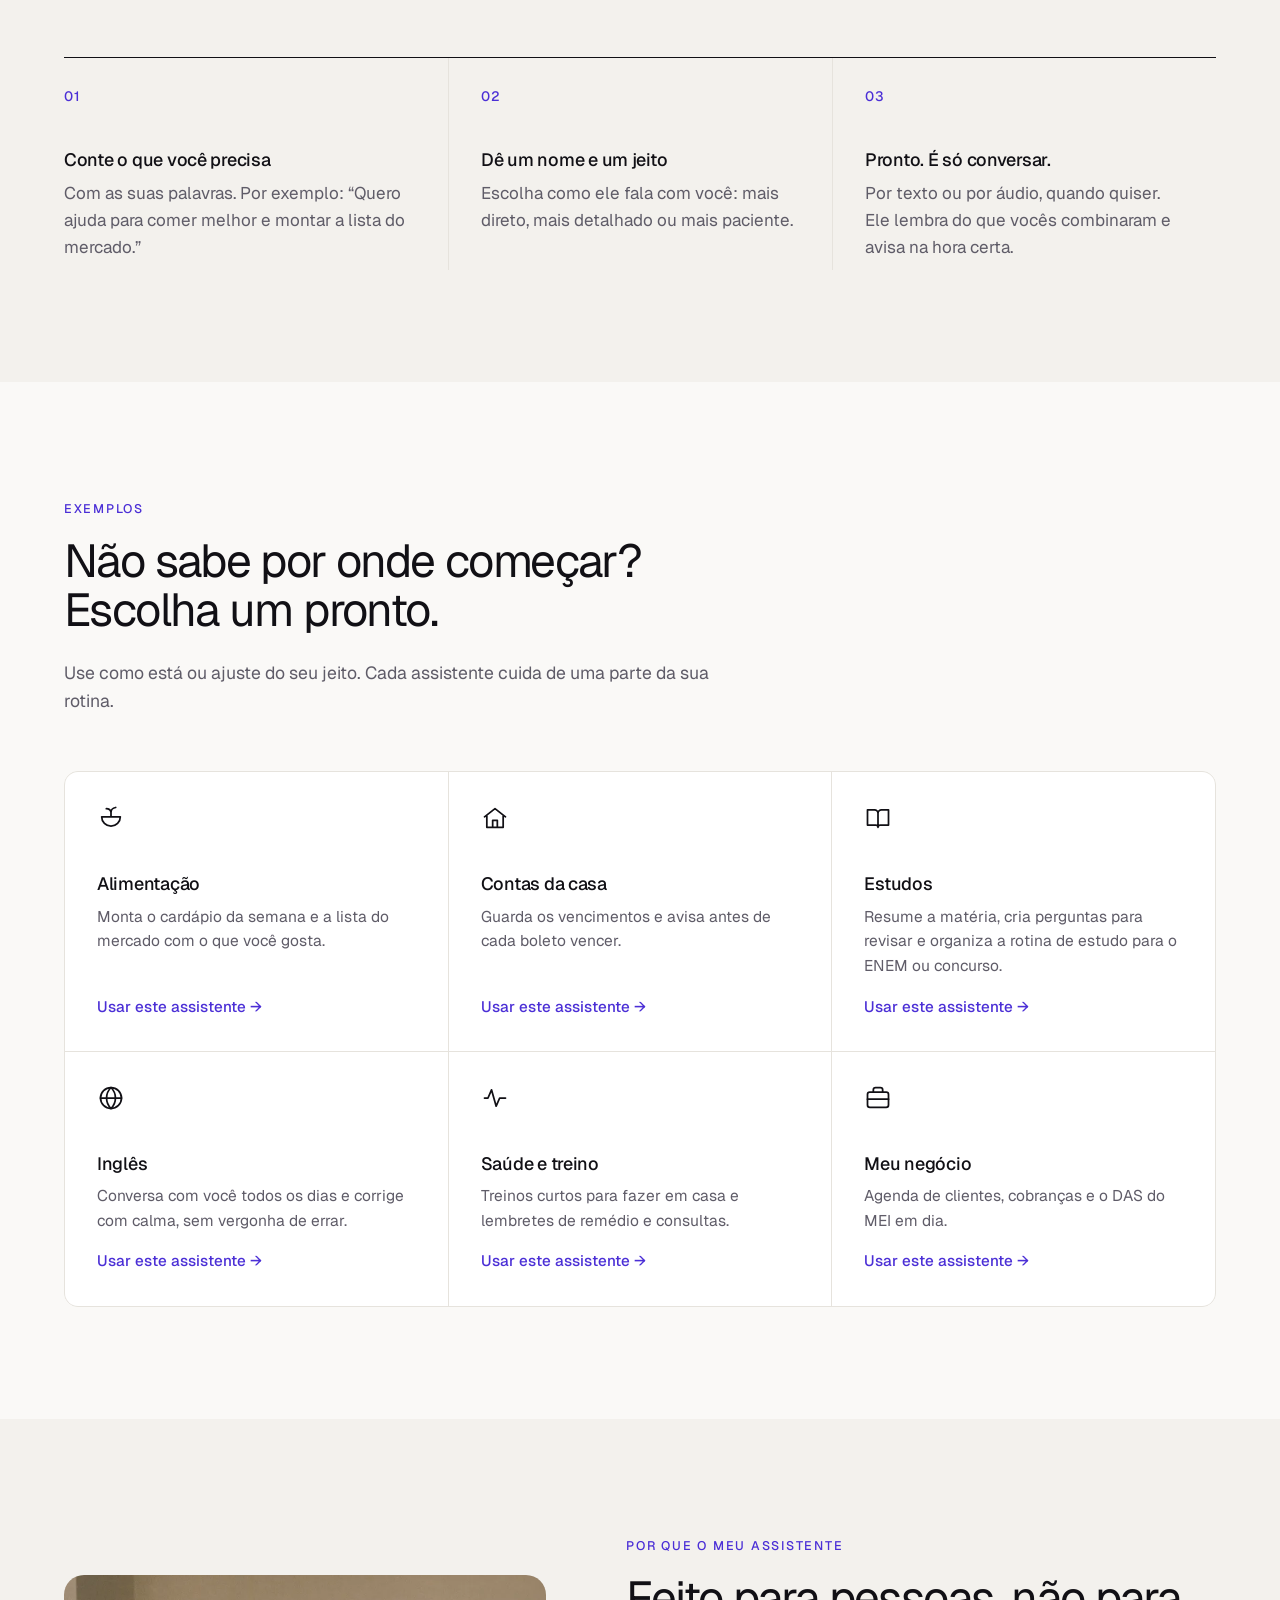
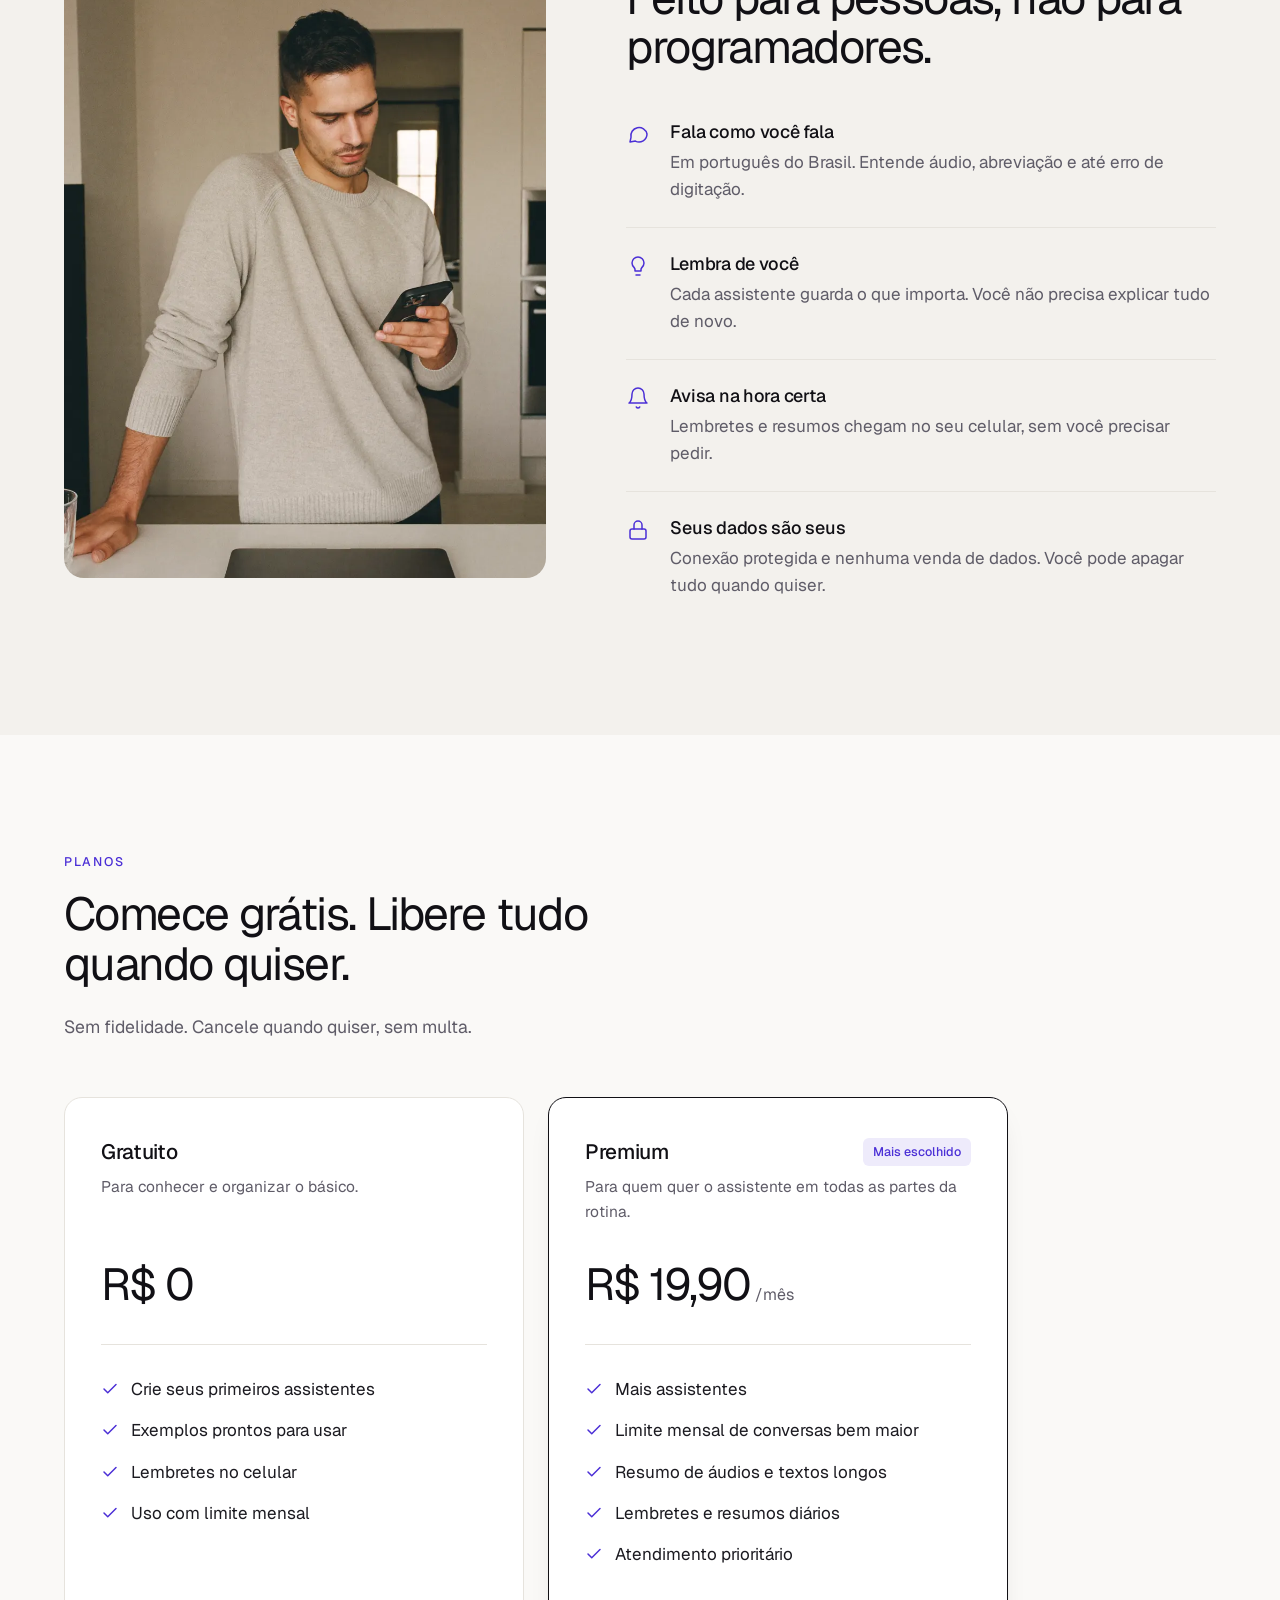
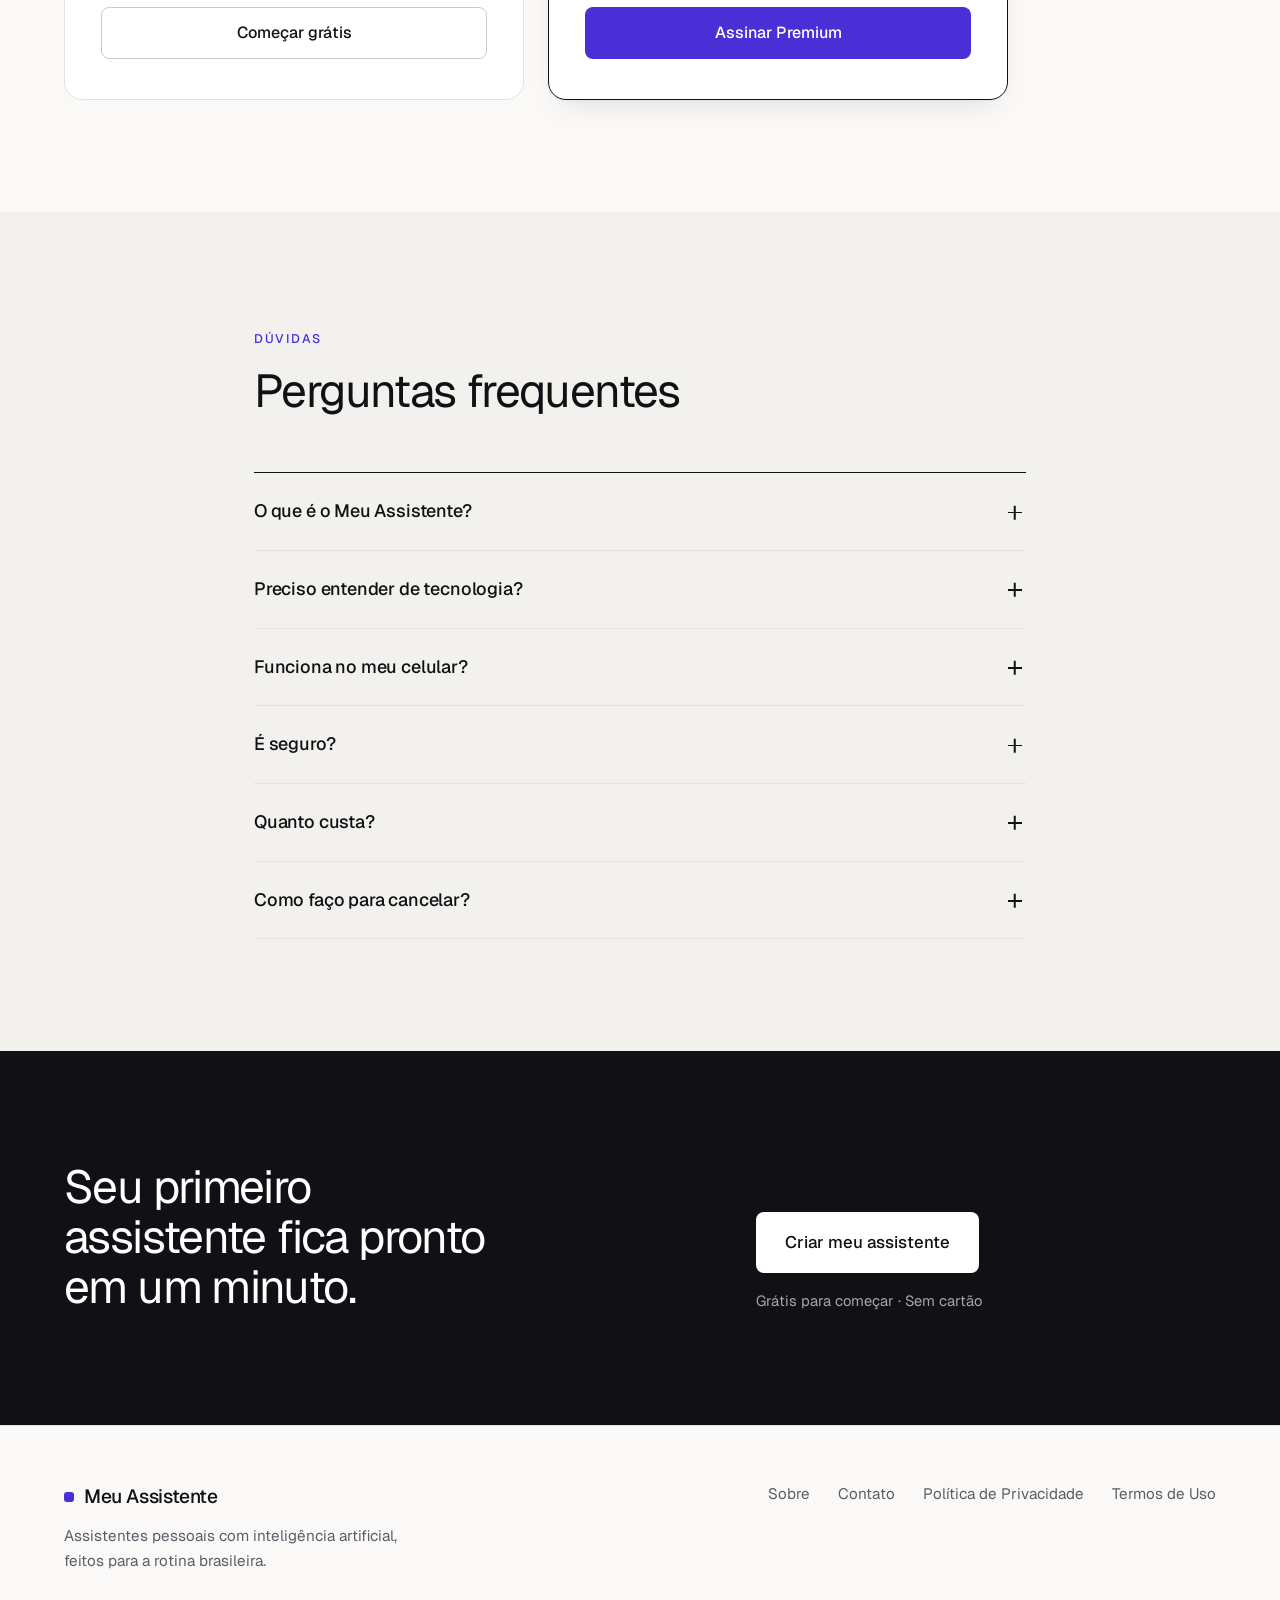
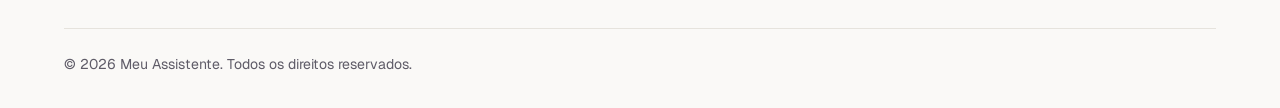
==== commit 5fbc92f3: "Novo site: assistentes pessoais com IA, visual profissional - Nova landing page focada em quem não é" ====
--- a/index.html
+++ b/index.html
@@ -3,19 +3,21 @@
 <head>
   <meta charset="utf-8">
   <meta name="viewport" content="width=device-width, initial-scale=1">
-  <title>Meu Assistente — Seu assistente pessoal com IA no WhatsApp</title>
-  <meta name="description" content="Lembretes, agenda, listas, respostas rápidas e tarefas do dia a dia resolvidos em uma conversa. Assistente pessoal com inteligência artificial pelo WhatsApp e pela web.">
+  <title>Meu Assistente — Um assistente com IA para cada parte da sua vida</title>
+  <meta name="description" content="Crie assistentes pessoais com inteligência artificial para a alimentação, os estudos, as contas da casa e o trabalho. Você descreve o que precisa e ele fica pronto em um minuto. Grátis para começar.">
   <link rel="canonical" href="https://meuassistente.io/">
   <meta property="og:type" content="website">
   <meta property="og:locale" content="pt_BR">
-  <meta property="og:title" content="Meu Assistente — Seu assistente pessoal com IA, disponível 24 horas">
-  <meta property="og:description" content="Lembretes, agenda, listas, respostas rápidas e tarefas do dia a dia resolvidos em uma conversa.">
+  <meta property="og:title" content="Meu Assistente — Um assistente para cada parte da sua vida">
+  <meta property="og:description" content="Você descreve o que precisa e seu assistente fica pronto em um minuto. Grátis para começar, sem cartão.">
   <meta property="og:url" content="https://meuassistente.io/">
-  <meta name="theme-color" content="#5b3df5">
+  <meta property="og:image" content="https://meuassistente.io/assets/img/hero.jpg">
+  <meta name="theme-color" content="#faf9f7">
   <link rel="icon" href="/assets/favicon.svg" type="image/svg+xml">
   <link rel="preconnect" href="https://fonts.googleapis.com">
   <link rel="preconnect" href="https://fonts.gstatic.com" crossorigin>
-  <link href="https://fonts.googleapis.com/css2?family=Plus+Jakarta+Sans:wght@400;500;600;700;800&display=swap" rel="stylesheet">
+  <link href="https://fonts.googleapis.com/css2?family=Geist:wght@300;400;500;600;700&display=swap" rel="stylesheet">
+  <link rel="preload" as="image" href="/assets/img/hero.webp" type="image/webp">
   <link rel="stylesheet" href="/assets/styles.css">
 </head>
 <body>
@@ -24,19 +26,17 @@
   <header class="site-header">
     <div class="container nav">
       <a class="logo" href="/" aria-label="Meu Assistente — página inicial">
-        <span class="logo-mark"><svg width="20" height="20" viewBox="0 0 24 24" fill="none" stroke="currentColor" stroke-width="2.2" stroke-linecap="round" stroke-linejoin="round"><path d="M21 12a8 8 0 0 1-11.6 7.1L4 20l1-4.6A8 8 0 1 1 21 12z"/></svg></span>
-        Meu Assistente
+        <span class="logo-dot" aria-hidden="true"></span>Meu Assistente
       </a>
       <button class="nav-toggle" aria-label="Abrir menu" aria-expanded="false" aria-controls="menu">
-        <svg width="26" height="26" viewBox="0 0 24 24" fill="none" stroke="currentColor" stroke-width="2" stroke-linecap="round"><path d="M4 7h16M4 12h16M4 17h16"/></svg>
+        <svg width="24" height="24" viewBox="0 0 24 24" fill="none" stroke="currentColor" stroke-width="1.8" stroke-linecap="round"><path d="M4 7h16M4 12h16M4 17h16"/></svg>
       </button>
       <ul class="nav-links" id="menu">
+        <li><a href="/#exemplos">Exemplos</a></li>
         <li><a href="/#como-funciona">Como funciona</a></li>
-        <li><a href="/#funcionalidades">Funcionalidades</a></li>
         <li><a href="/#planos">Planos</a></li>
         <li><a href="/#faq">Dúvidas</a></li>
-        <li><a href="/sobre.html">Sobre</a></li>
-        <li><a class="btn btn-primary" href="/#lista-de-espera">Quero testar grátis</a></li>
+        <li><a class="btn btn-dark" href="https://app.meuassistente.io/cadastro">Começar grátis</a></li>
       </ul>
     </div>
   </header>
@@ -45,37 +45,65 @@
     <!-- Hero -->
     <section class="hero">
       <div class="container hero-grid">
-        <div>
-          <span class="eyebrow">Pelo WhatsApp e pela web</span>
-          <h1>Seu assistente pessoal com IA, <span class="grad">disponível 24 horas</span></h1>
-          <p class="hero-sub">Lembretes, agenda, listas, respostas rápidas e tarefas do dia a dia resolvidos em uma conversa.</p>
+        <div class="hero-copy">
+          <p class="label">Assistentes pessoais com IA</p>
+          <h1>Um assistente para cada parte da sua vida.</h1>
+          <p class="hero-sub">Um para a alimentação, outro para os estudos, outro para as contas da casa. Você descreve o que precisa, com as suas palavras, e ele fica pronto em um minuto.</p>
           <div class="hero-cta">
-            <a class="btn btn-primary" href="#lista-de-espera">Quero testar grátis
-              <svg width="18" height="18" viewBox="0 0 24 24" fill="none" stroke="currentColor" stroke-width="2.4" stroke-linecap="round" stroke-linejoin="round"><path d="M5 12h14M13 6l6 6-6 6"/></svg>
-            </a>
-            <a class="btn btn-ghost" href="#como-funciona">Ver como funciona</a>
-          </div>
-          <div class="hero-note">
-            <span><svg width="16" height="16" viewBox="0 0 24 24" fill="none" stroke="currentColor" stroke-width="2.6" stroke-linecap="round" stroke-linejoin="round"><path d="M20 6 9 17l-5-5"/></svg>Sem instalar nada</span>
-            <span><svg width="16" height="16" viewBox="0 0 24 24" fill="none" stroke="currentColor" stroke-width="2.6" stroke-linecap="round" stroke-linejoin="round"><path d="M20 6 9 17l-5-5"/></svg>Em português</span>
-            <span><svg width="16" height="16" viewBox="0 0 24 24" fill="none" stroke="currentColor" stroke-width="2.6" stroke-linecap="round" stroke-linejoin="round"><path d="M20 6 9 17l-5-5"/></svg>Plano gratuito</span>
-          </div>
-        </div>
-
-        <div class="phone" aria-label="Exemplo de conversa com o Meu Assistente">
-          <div class="phone-top">
-            <span class="logo-mark"><svg width="20" height="20" viewBox="0 0 24 24" fill="none" stroke="#fff" stroke-width="2.2" stroke-linecap="round" stroke-linejoin="round"><path d="M21 12a8 8 0 0 1-11.6 7.1L4 20l1-4.6A8 8 0 1 1 21 12z"/></svg></span>
-            <div><strong>Meu Assistente</strong><small>online</small></div>
-          </div>
-          <div class="chat">
-            <div class="bubble me">Me lembra de pagar a conta de luz sexta às 9h<time>08:12</time></div>
-            <div class="bubble ai">Feito! ✅ Vou te lembrar na <strong>sexta-feira às 9h</strong> de pagar a conta de luz.<time>08:12</time></div>
-            <div class="bubble me">Coloca leite, ovos e café na lista do mercado<time>08:14</time></div>
-            <div class="bubble ai">Adicionei à sua lista de compras 🛒
-              <ul><li>Leite</li><li>Ovos</li><li>Café</li></ul><time>08:14</time></div>
-            <div class="bubble me">O que eu tenho amanhã?<time>08:15</time></div>
-            <div class="bubble ai">Amanhã você tem reunião às 10h e dentista às 16h30. Quer que eu te avise 1 hora antes de cada um?<time>08:15</time></div>
-          </div>
+            <a class="btn btn-primary btn-lg" href="https://app.meuassistente.io/cadastro">Criar meu assistente</a>
+            <a class="link-arrow" href="#como-funciona">Ver como funciona <span aria-hidden="true">→</span></a>
+          </div>
+          <p class="hero-note">Grátis para começar <span aria-hidden="true">·</span> Sem cartão <span aria-hidden="true">·</span> iPhone, Android e web</p>
+        </div>
+
+        <div class="hero-visual">
+          <picture>
+            <source srcset="/assets/img/hero.webp" type="image/webp">
+            <img class="hero-photo" src="/assets/img/hero.jpg" width="1100" height="1467" alt="Mulher sentada à mesa consultando o Meu Assistente no celular">
+          </picture>
+
+          <div class="device" role="img" aria-label="Tela do app Meu Assistente mostrando a lista de assistentes">
+            <div class="device-screen">
+              <div class="device-status"><span>9:41</span><span class="device-island"></span><span class="device-icons"></span></div>
+              <p class="device-title">Seus assistentes</p>
+              <ul class="device-list">
+                <li>
+                  <svg viewBox="0 0 24 24"><path d="M4 11h16a8 8 0 0 1-16 0zM12 11V7M12 7c0-2 1.5-3.5 4-4M12 7c-.5-2-2-3-4-3"/></svg>
+                  <div><strong>Alimentação</strong><small>Cardápio da semana pronto</small></div>
+                </li>
+                <li>
+                  <svg viewBox="0 0 24 24"><path d="M3 11 12 4l9 7M5 10v10h14V10M10 20v-6h4v6"/></svg>
+                  <div><strong>Contas da casa</strong><small>Conta de luz vence amanhã</small></div>
+                </li>
+                <li>
+                  <svg viewBox="0 0 24 24"><path d="M3 5h6a3 3 0 0 1 3 3v12a2 2 0 0 0-2-2H3zM21 5h-6a3 3 0 0 0-3 3v12a2 2 0 0 1 2-2h7z"/></svg>
+                  <div><strong>Estudos</strong><small>Resumo do capítulo 4</small></div>
+                </li>
+                <li>
+                  <svg viewBox="0 0 24 24"><rect x="3" y="7" width="18" height="13" rx="2"/><path d="M8 7V5a2 2 0 0 1 2-2h4a2 2 0 0 1 2 2v2M3 13h18"/></svg>
+                  <div><strong>Trabalho</strong><small>3 lembretes hoje</small></div>
+                </li>
+                <li class="device-new">
+                  <svg viewBox="0 0 24 24"><path d="M12 5v14M5 12h14"/></svg>
+                  <div><strong>Novo assistente</strong></div>
+                </li>
+              </ul>
+            </div>
+          </div>
+        </div>
+      </div>
+    </section>
+
+    <!-- Problema -->
+    <section class="section section-line" id="por-que">
+      <div class="container split">
+        <div class="reveal">
+          <p class="label">O problema</p>
+          <h2>Sua cabeça não precisa guardar tudo.</h2>
+        </div>
+        <div class="reveal">
+          <p class="lead">Conta para pagar, remédio na hora certa, a dieta que começa na segunda, a prova da semana que vem. É muita coisa para lembrar sozinho.</p>
+          <p class="lead muted">O Meu Assistente guarda tudo isso por você, organiza do jeito que você precisa e avisa no seu celular na hora certa.</p>
         </div>
       </div>
     </section>
@@ -84,102 +112,111 @@
     <section class="section section-soft" id="como-funciona">
       <div class="container">
         <div class="section-head reveal">
-          <span class="eyebrow">Como funciona</span>
-          <h2>Simples como mandar uma mensagem</h2>
-          <p>Sem aplicativo novo para aprender. Você conversa do seu jeito e o assistente cuida do resto.</p>
-        </div>
-        <div class="steps">
-          <div class="step reveal">
-            <div class="step-num">1</div>
-            <h3>Você manda uma mensagem</h3>
-            <p>Escreva ou envie um áudio pelo WhatsApp ou pela web, com suas próprias palavras.</p>
-          </div>
-          <div class="step reveal">
-            <div class="step-num">2</div>
-            <h3>A IA entende o que você precisa</h3>
-            <p>O assistente interpreta o pedido, identifica datas, horários e itens e confirma com você.</p>
-          </div>
-          <div class="step reveal">
-            <div class="step-num">3</div>
-            <h3>Tudo fica organizado automaticamente</h3>
-            <p>Lembretes, compromissos e listas ficam salvos e você é avisado na hora certa.</p>
-          </div>
-        </div>
-      </div>
-    </section>
-
-    <!-- Funcionalidades -->
-    <section class="section" id="funcionalidades">
+          <p class="label">Como funciona</p>
+          <h2>Tão simples quanto mandar uma mensagem.</h2>
+          <p>Não precisa entender de tecnologia. Se você sabe escrever uma mensagem, já sabe usar.</p>
+        </div>
+        <ol class="steps">
+          <li class="step reveal">
+            <span class="step-num">01</span>
+            <h3>Conte o que você precisa</h3>
+            <p>Com as suas palavras. Por exemplo: “Quero ajuda para comer melhor e montar a lista do mercado.”</p>
+          </li>
+          <li class="step reveal">
+            <span class="step-num">02</span>
+            <h3>Dê um nome e um jeito</h3>
+            <p>Escolha como ele fala com você: mais direto, mais detalhado ou mais paciente.</p>
+          </li>
+          <li class="step reveal">
+            <span class="step-num">03</span>
+            <h3>Pronto. É só conversar.</h3>
+            <p>Por texto ou por áudio, quando quiser. Ele lembra do que vocês combinaram e avisa na hora certa.</p>
+          </li>
+        </ol>
+      </div>
+    </section>
+
+    <!-- Exemplos -->
+    <section class="section" id="exemplos">
       <div class="container">
         <div class="section-head reveal">
-          <span class="eyebrow">Funcionalidades</span>
-          <h2>Tudo o que você precisa em uma conversa</h2>
-          <p>Um único assistente para dar conta das pequenas tarefas que ocupam o seu dia.</p>
-        </div>
-        <div class="features">
-          <article class="card reveal">
-            <div class="icon"><svg width="26" height="26" viewBox="0 0 24 24" fill="none" stroke="currentColor" stroke-width="2" stroke-linecap="round" stroke-linejoin="round"><circle cx="12" cy="13" r="8"/><path d="M12 9v4l2 2M5 3 2 6M22 6l-3-3"/></svg></div>
-            <h3>Lembretes e alarmes inteligentes</h3>
-            <p>Peça “me lembra amanhã depois do almoço” e pronto. Lembretes únicos ou recorrentes, no horário certo.</p>
-          </article>
-          <article class="card reveal">
-            <div class="icon"><svg width="26" height="26" viewBox="0 0 24 24" fill="none" stroke="currentColor" stroke-width="2" stroke-linecap="round" stroke-linejoin="round"><rect x="3" y="4" width="18" height="18" rx="3"/><path d="M16 2v4M8 2v4M3 10h18M8 14h2M14 14h2M8 18h2"/></svg></div>
-            <h3>Organização da agenda</h3>
-            <p>Marque, consulte e remarque compromissos conversando. Receba um resumo do seu dia logo cedo.</p>
-          </article>
-          <article class="card reveal">
-            <div class="icon"><svg width="26" height="26" viewBox="0 0 24 24" fill="none" stroke="currentColor" stroke-width="2" stroke-linecap="round" stroke-linejoin="round"><path d="M9 6h11M9 12h11M9 18h11"/><path d="m3 6 1 1 2-2M3 12l1 1 2-2M3 18l1 1 2-2"/></svg></div>
-            <h3>Listas de compras e de tarefas</h3>
-            <p>Adicione e risque itens a qualquer momento. Suas listas sempre à mão, sem precisar abrir outro app.</p>
-          </article>
-          <article class="card reveal">
-            <div class="icon"><svg width="26" height="26" viewBox="0 0 24 24" fill="none" stroke="currentColor" stroke-width="2" stroke-linecap="round" stroke-linejoin="round"><path d="M12 2a3 3 0 0 0-3 3v6a3 3 0 0 0 6 0V5a3 3 0 0 0-3-3z"/><path d="M19 10v1a7 7 0 0 1-14 0v-1M12 18v4"/></svg></div>
-            <h3>Resumo de textos e áudios</h3>
-            <p>Encaminhe aquele áudio longo ou texto extenso e receba os pontos principais em segundos.</p>
-          </article>
-          <article class="card reveal">
-            <div class="icon"><svg width="26" height="26" viewBox="0 0 24 24" fill="none" stroke="currentColor" stroke-width="2" stroke-linecap="round" stroke-linejoin="round"><circle cx="12" cy="12" r="10"/><path d="M9.1 9a3 3 0 0 1 5.8 1c0 2-3 3-3 3M12 17h.01"/></svg></div>
-            <h3>Respostas a perguntas do dia a dia</h3>
-            <p>Tire dúvidas rápidas, peça explicações, ajuda para escrever uma mensagem ou fazer uma conta.</p>
-          </article>
-          <article class="card reveal">
-            <div class="icon"><svg width="26" height="26" viewBox="0 0 24 24" fill="none" stroke="currentColor" stroke-width="2" stroke-linecap="round" stroke-linejoin="round"><path d="M6 13.9A4 4 0 0 1 7.5 6a5 5 0 0 1 9 0A4 4 0 0 1 18 13.9V21H6z"/><path d="M6 17h12"/></svg></div>
-            <h3>Receitas e planejamento</h3>
-            <p>Sugestões de receitas com o que você tem em casa, cardápio da semana e ajuda para planejar a rotina.</p>
-          </article>
-        </div>
-      </div>
-    </section>
-
-    <!-- Para quem é -->
-    <section class="section section-soft" id="para-quem">
-      <div class="container">
-        <div class="section-head reveal">
-          <span class="eyebrow">Para quem é</span>
-          <h2>Feito para a rotina real</h2>
-          <p>Para quem tem muita coisa na cabeça e pouco tempo para organizar.</p>
-        </div>
-        <div class="audience">
-          <article class="card reveal">
-            <div class="icon"><svg width="26" height="26" viewBox="0 0 24 24" fill="none" stroke="currentColor" stroke-width="2" stroke-linecap="round" stroke-linejoin="round"><rect x="2" y="7" width="20" height="14" rx="2"/><path d="M16 7V5a2 2 0 0 0-2-2h-4a2 2 0 0 0-2 2v2M2 13h20"/></svg></div>
-            <h3>Profissionais ocupados</h3>
-            <p>Agenda em dia, reuniões lembradas e mensagens longas resumidas.</p>
-          </article>
-          <article class="card reveal">
-            <div class="icon"><svg width="26" height="26" viewBox="0 0 24 24" fill="none" stroke="currentColor" stroke-width="2" stroke-linecap="round" stroke-linejoin="round"><path d="M19 14c1.5-1.5 3-3.2 3-5.5A5.5 5.5 0 0 0 16.5 3c-1.8 0-3 .5-4.5 2-1.5-1.5-2.7-2-4.5-2A5.5 5.5 0 0 0 2 8.5c0 2.3 1.5 4 3 5.5l7 7z"/></svg></div>
-            <h3>Mães e pais</h3>
-            <p>Horários da escola, consultas, remédios e a lista do mercado em um só lugar.</p>
-          </article>
-          <article class="card reveal">
-            <div class="icon"><svg width="26" height="26" viewBox="0 0 24 24" fill="none" stroke="currentColor" stroke-width="2" stroke-linecap="round" stroke-linejoin="round"><path d="M22 10 12 5 2 10l10 5 10-5z"/><path d="M6 12v5c3 2 9 2 12 0v-5"/></svg></div>
-            <h3>Estudantes</h3>
-            <p>Prazos de trabalhos, datas de prova, resumos e ajuda para estudar.</p>
-          </article>
-          <article class="card reveal">
-            <div class="icon"><svg width="26" height="26" viewBox="0 0 24 24" fill="none" stroke="currentColor" stroke-width="2" stroke-linecap="round" stroke-linejoin="round"><path d="M3 9h18l-1.5-5h-15z"/><path d="M4 9v11h16V9M9 20v-6h6v6"/></svg></div>
-            <h3>Pequenos empreendedores</h3>
-            <p>Compromissos com clientes, tarefas do negócio e lembretes de cobrança.</p>
-          </article>
+          <p class="label">Exemplos</p>
+          <h2>Não sabe por onde começar? Escolha um pronto.</h2>
+          <p>Use como está ou ajuste do seu jeito. Cada assistente cuida de uma parte da sua rotina.</p>
+        </div>
+        <div class="examples">
+          <a class="example reveal" href="https://app.meuassistente.io/cadastro">
+            <svg viewBox="0 0 24 24"><path d="M4 11h16a8 8 0 0 1-16 0zM12 11V7M12 7c0-2 1.5-3.5 4-4M12 7c-.5-2-2-3-4-3"/></svg>
+            <h3>Alimentação</h3>
+            <p>Monta o cardápio da semana e a lista do mercado com o que você gosta.</p>
+            <span class="example-link">Usar este assistente <span aria-hidden="true">→</span></span>
+          </a>
+          <a class="example reveal" href="https://app.meuassistente.io/cadastro">
+            <svg viewBox="0 0 24 24"><path d="M3 11 12 4l9 7M5 10v10h14V10M10 20v-6h4v6"/></svg>
+            <h3>Contas da casa</h3>
+            <p>Guarda os vencimentos e avisa antes de cada boleto vencer.</p>
+            <span class="example-link">Usar este assistente <span aria-hidden="true">→</span></span>
+          </a>
+          <a class="example reveal" href="https://app.meuassistente.io/cadastro">
+            <svg viewBox="0 0 24 24"><path d="M3 5h6a3 3 0 0 1 3 3v12a2 2 0 0 0-2-2H3zM21 5h-6a3 3 0 0 0-3 3v12a2 2 0 0 1 2-2h7z"/></svg>
+            <h3>Estudos</h3>
+            <p>Resume a matéria, cria perguntas para revisar e organiza a rotina de estudo para o ENEM ou concurso.</p>
+            <span class="example-link">Usar este assistente <span aria-hidden="true">→</span></span>
+          </a>
+          <a class="example reveal" href="https://app.meuassistente.io/cadastro">
+            <svg viewBox="0 0 24 24"><circle cx="12" cy="12" r="9"/><path d="M3 12h18M12 3c2.5 2.5 3.8 5.5 3.8 9s-1.3 6.5-3.8 9c-2.5-2.5-3.8-5.5-3.8-9S9.5 5.5 12 3z"/></svg>
+            <h3>Inglês</h3>
+            <p>Conversa com você todos os dias e corrige com calma, sem vergonha de errar.</p>
+            <span class="example-link">Usar este assistente <span aria-hidden="true">→</span></span>
+          </a>
+          <a class="example reveal" href="https://app.meuassistente.io/cadastro">
+            <svg viewBox="0 0 24 24"><path d="M3 12h3l3-7 4 14 3-7h5"/></svg>
+            <h3>Saúde e treino</h3>
+            <p>Treinos curtos para fazer em casa e lembretes de remédio e consultas.</p>
+            <span class="example-link">Usar este assistente <span aria-hidden="true">→</span></span>
+          </a>
+          <a class="example reveal" href="https://app.meuassistente.io/cadastro">
+            <svg viewBox="0 0 24 24"><rect x="3" y="7" width="18" height="13" rx="2"/><path d="M8 7V5a2 2 0 0 1 2-2h4a2 2 0 0 1 2 2v2M3 13h18"/></svg>
+            <h3>Meu negócio</h3>
+            <p>Agenda de clientes, cobranças e o DAS do MEI em dia.</p>
+            <span class="example-link">Usar este assistente <span aria-hidden="true">→</span></span>
+          </a>
+        </div>
+      </div>
+    </section>
+
+    <!-- Diferenciais -->
+    <section class="section section-soft" id="diferenciais">
+      <div class="container feature-split">
+        <div class="feature-photo reveal">
+          <picture>
+            <source srcset="/assets/img/rotina.webp" type="image/webp">
+            <img src="/assets/img/rotina.jpg" width="900" height="1200" loading="lazy" alt="Homem em pé na cozinha consultando o celular">
+          </picture>
+        </div>
+        <div>
+          <div class="reveal">
+            <p class="label">Por que o Meu Assistente</p>
+            <h2>Feito para pessoas, não para programadores.</h2>
+          </div>
+          <ul class="benefits">
+            <li class="reveal">
+              <svg viewBox="0 0 24 24"><path d="M21 12a8 8 0 0 1-11.6 7.1L4 20l1-4.6A8 8 0 1 1 21 12z"/></svg>
+              <div><h3>Fala como você fala</h3><p>Em português do Brasil. Entende áudio, abreviação e até erro de digitação.</p></div>
+            </li>
+            <li class="reveal">
+              <svg viewBox="0 0 24 24"><path d="M12 3a6 6 0 0 0-6 6c0 2.2 1.2 3.6 2.2 4.6.6.6.8 1.2.8 2V17h6v-1.4c0-.8.2-1.4.8-2 1-1 2.2-2.4 2.2-4.6a6 6 0 0 0-6-6zM10 21h4"/></svg>
+              <div><h3>Lembra de você</h3><p>Cada assistente guarda o que importa. Você não precisa explicar tudo de novo.</p></div>
+            </li>
+            <li class="reveal">
+              <svg viewBox="0 0 24 24"><path d="M18 8a6 6 0 0 0-12 0c0 7-3 9-3 9h18s-3-2-3-9M13.7 21a2 2 0 0 1-3.4 0"/></svg>
+              <div><h3>Avisa na hora certa</h3><p>Lembretes e resumos chegam no seu celular, sem você precisar pedir.</p></div>
+            </li>
+            <li class="reveal">
+              <svg viewBox="0 0 24 24"><rect x="4" y="11" width="16" height="10" rx="2"/><path d="M8 11V7a4 4 0 0 1 8 0v4"/></svg>
+              <div><h3>Seus dados são seus</h3><p>Conexão protegida e nenhuma venda de dados. Você pode apagar tudo quando quiser.</p></div>
+            </li>
+          </ul>
         </div>
       </div>
     </section>
@@ -188,36 +225,36 @@
     <section class="section" id="planos">
       <div class="container">
         <div class="section-head reveal">
-          <span class="eyebrow">Planos</span>
-          <h2>Comece grátis, evolua quando quiser</h2>
-          <p>Os valores serão divulgados em breve. Quem entrar na lista de espera fica sabendo primeiro.</p>
+          <p class="label">Planos</p>
+          <h2>Comece grátis. Libere tudo quando quiser.</h2>
+          <p>Sem fidelidade. Cancele quando quiser, sem multa.</p>
         </div>
         <div class="pricing">
           <div class="plan reveal">
             <h3>Gratuito</h3>
+            <p class="plan-desc">Para conhecer e organizar o básico.</p>
             <div class="plan-price">R$ 0</div>
-            <p class="plan-desc">Recursos básicos para organizar o dia a dia.</p>
             <ul>
-              <li><svg width="16" height="16" viewBox="0 0 24 24" fill="none" stroke="currentColor" stroke-width="3" stroke-linecap="round" stroke-linejoin="round"><path d="M20 6 9 17l-5-5"/></svg>Lembretes e alarmes</li>
-              <li><svg width="16" height="16" viewBox="0 0 24 24" fill="none" stroke="currentColor" stroke-width="3" stroke-linecap="round" stroke-linejoin="round"><path d="M20 6 9 17l-5-5"/></svg>Listas de compras e tarefas</li>
-              <li><svg width="16" height="16" viewBox="0 0 24 24" fill="none" stroke="currentColor" stroke-width="3" stroke-linecap="round" stroke-linejoin="round"><path d="M20 6 9 17l-5-5"/></svg>Perguntas do dia a dia</li>
-              <li><svg width="16" height="16" viewBox="0 0 24 24" fill="none" stroke="currentColor" stroke-width="3" stroke-linecap="round" stroke-linejoin="round"><path d="M20 6 9 17l-5-5"/></svg>Uso com limites mensais</li>
+              <li><svg viewBox="0 0 24 24"><path d="M20 6 9 17l-5-5"/></svg>Crie seus primeiros assistentes</li>
+              <li><svg viewBox="0 0 24 24"><path d="M20 6 9 17l-5-5"/></svg>Exemplos prontos para usar</li>
+              <li><svg viewBox="0 0 24 24"><path d="M20 6 9 17l-5-5"/></svg>Lembretes no celular</li>
+              <li><svg viewBox="0 0 24 24"><path d="M20 6 9 17l-5-5"/></svg>Uso com limite mensal</li>
             </ul>
-            <a class="btn btn-ghost btn-block" href="#lista-de-espera">Entrar na lista de espera</a>
+            <a class="btn btn-outline btn-block" href="https://app.meuassistente.io/cadastro">Começar grátis</a>
           </div>
           <div class="plan featured reveal">
-            <span class="plan-badge">Mais completo</span>
+            <span class="plan-badge">Mais escolhido</span>
             <h3>Premium</h3>
-            <div class="plan-price">Em breve</div>
-            <p class="plan-desc">Recursos ilimitados para quem quer ir além.</p>
+            <p class="plan-desc">Para quem quer o assistente em todas as partes da rotina.</p>
+            <div class="plan-price">R$ 19,90<span>/mês</span></div>
             <ul>
-              <li><svg width="16" height="16" viewBox="0 0 24 24" fill="none" stroke="currentColor" stroke-width="3" stroke-linecap="round" stroke-linejoin="round"><path d="M20 6 9 17l-5-5"/></svg>Tudo do plano Gratuito, sem limites</li>
-              <li><svg width="16" height="16" viewBox="0 0 24 24" fill="none" stroke="currentColor" stroke-width="3" stroke-linecap="round" stroke-linejoin="round"><path d="M20 6 9 17l-5-5"/></svg>Organização completa da agenda</li>
-              <li><svg width="16" height="16" viewBox="0 0 24 24" fill="none" stroke="currentColor" stroke-width="3" stroke-linecap="round" stroke-linejoin="round"><path d="M20 6 9 17l-5-5"/></svg>Resumo de textos e áudios ilimitado</li>
-              <li><svg width="16" height="16" viewBox="0 0 24 24" fill="none" stroke="currentColor" stroke-width="3" stroke-linecap="round" stroke-linejoin="round"><path d="M20 6 9 17l-5-5"/></svg>Receitas e planejamento personalizados</li>
-              <li><svg width="16" height="16" viewBox="0 0 24 24" fill="none" stroke="currentColor" stroke-width="3" stroke-linecap="round" stroke-linejoin="round"><path d="M20 6 9 17l-5-5"/></svg>Atendimento prioritário</li>
+              <li><svg viewBox="0 0 24 24"><path d="M20 6 9 17l-5-5"/></svg>Mais assistentes</li>
+              <li><svg viewBox="0 0 24 24"><path d="M20 6 9 17l-5-5"/></svg>Limite mensal de conversas bem maior</li>
+              <li><svg viewBox="0 0 24 24"><path d="M20 6 9 17l-5-5"/></svg>Resumo de áudios e textos longos</li>
+              <li><svg viewBox="0 0 24 24"><path d="M20 6 9 17l-5-5"/></svg>Lembretes e resumos diários</li>
+              <li><svg viewBox="0 0 24 24"><path d="M20 6 9 17l-5-5"/></svg>Atendimento prioritário</li>
             </ul>
-            <a class="btn btn-primary btn-block" href="#lista-de-espera">Quero ser avisado</a>
+            <a class="btn btn-primary btn-block" href="https://app.meuassistente.io/cadastro?plano=premium">Assinar Premium</a>
           </div>
         </div>
       </div>
@@ -225,66 +262,47 @@
 
     <!-- FAQ -->
     <section class="section section-soft" id="faq">
-      <div class="container">
+      <div class="container narrow">
         <div class="section-head reveal">
-          <span class="eyebrow">Perguntas frequentes</span>
-          <h2>Ficou alguma dúvida?</h2>
+          <p class="label">Dúvidas</p>
+          <h2>Perguntas frequentes</h2>
         </div>
         <div class="faq reveal">
           <details>
             <summary>O que é o Meu Assistente?</summary>
-            <p>O Meu Assistente é um assistente pessoal com inteligência artificial que ajuda você a organizar e automatizar tarefas do dia a dia, como lembretes, agenda, listas, resumos e respostas rápidas, tudo por meio de uma conversa pelo WhatsApp ou pela web.</p>
-          </details>
-          <details>
-            <summary>Como funciona?</summary>
-            <p>Você envia uma mensagem de texto ou áudio, do jeito que falaria com uma pessoa. A inteligência artificial entende o pedido, identifica datas, horários e itens, confirma com você e organiza tudo automaticamente. Quando chega a hora, você recebe o aviso na própria conversa.</p>
+            <p>É um app em que você cria assistentes pessoais com inteligência artificial, cada um para uma parte da sua vida: alimentação, estudos, contas, trabalho e o que mais precisar. Você conversa com eles por texto ou áudio, e eles organizam as coisas e te avisam na hora certa.</p>
+          </details>
+          <details>
+            <summary>Preciso entender de tecnologia?</summary>
+            <p>Não. Você explica o que precisa com as suas palavras, como faria com uma pessoa, e o assistente fica pronto. Se você sabe mandar uma mensagem no celular, já sabe tudo o que precisa.</p>
+          </details>
+          <details>
+            <summary>Funciona no meu celular?</summary>
+            <p>Sim. O Meu Assistente funciona no iPhone, no Android e no computador, pelo navegador.</p>
           </details>
           <details>
             <summary>É seguro?</summary>
-            <p>Sim. Tratamos seus dados de acordo com a Lei Geral de Proteção de Dados (LGPD), usamos conexões criptografadas e coletamos apenas o necessário para o serviço funcionar. Não vendemos seus dados. Você pode pedir a exclusão das suas informações a qualquer momento. Saiba mais na nossa <a href="/privacidade.html">Política de Privacidade</a>.</p>
+            <p>Sim. Seguimos a Lei Geral de Proteção de Dados (LGPD), usamos conexões criptografadas e coletamos apenas o necessário para o serviço funcionar. Não vendemos seus dados, e você pode pedir a exclusão das suas informações a qualquer momento. Saiba mais na nossa <a href="/privacidade.html">Política de Privacidade</a>.</p>
           </details>
           <details>
             <summary>Quanto custa?</summary>
-            <p>Haverá um plano Gratuito, com recursos básicos, e um plano Premium, com recursos ilimitados. Os valores do Premium serão divulgados em breve. Quem estiver na lista de espera recebe as novidades primeiro.</p>
+            <p>Você pode começar grátis, sem cartão. O plano Premium custa R$ 19,90 por mês e libera mais assistentes, um limite de conversas bem maior e os recursos extras.</p>
           </details>
           <details>
             <summary>Como faço para cancelar?</summary>
-            <p>Você pode cancelar quando quiser, sem multa e sem burocracia: basta pedir na própria conversa com o assistente, pela área da sua conta na web ou pelo e-mail <a href="mailto:contato@meuassistente.io">contato@meuassistente.io</a>. Após o cancelamento do Premium, você continua com acesso até o fim do período já pago.</p>
-          </details>
-        </div>
-      </div>
-    </section>
-
-    <!-- Lista de espera -->
-    <section class="section" id="lista-de-espera">
-      <div class="container">
-        <div class="form-wrap reveal">
-          <div>
-            <span class="eyebrow" style="background:rgba(255,255,255,.12);color:#fff">Lista de espera</span>
-            <h2>Teste grátis antes de todo mundo</h2>
-            <p>Estamos liberando o acesso aos poucos. Deixe seus dados e avisaremos pelo WhatsApp e por e-mail assim que chegar a sua vez.</p>
-          </div>
-          <form class="form" data-form="waitlist" novalidate>
-            <div class="field">
-              <label for="w-nome">Nome</label>
-              <input id="w-nome" name="nome" type="text" autocomplete="name" placeholder="Seu nome" required>
-            </div>
-            <div class="field">
-              <label for="w-email">E-mail</label>
-              <input id="w-email" name="email" type="email" autocomplete="email" placeholder="voce@email.com" required>
-            </div>
-            <div class="field">
-              <label for="w-whats">WhatsApp</label>
-              <input id="w-whats" name="whatsapp" type="tel" inputmode="tel" autocomplete="tel" placeholder="(11) 91234-5678" required>
-            </div>
-            <input class="hp" type="text" name="_honey" tabindex="-1" autocomplete="off" aria-hidden="true">
-            <label class="consent">
-              <input type="checkbox" name="consentimento" value="sim" required>
-              <span>Concordo em receber comunicações sobre o Meu Assistente e li a <a href="/privacidade.html">Política de Privacidade</a>.</span>
-            </label>
-            <button class="btn btn-primary btn-block" type="submit">Quero testar grátis</button>
-            <p class="form-status" role="status" aria-live="polite"></p>
-          </form>
+            <p>Quando quiser, sem multa e sem burocracia: pela área da sua conta ou pelo e-mail <a href="mailto:contato@meuassistente.io">contato@meuassistente.io</a>. Depois do cancelamento, você continua com o Premium até o fim do período já pago.</p>
+          </details>
+        </div>
+      </div>
+    </section>
+
+    <!-- CTA final -->
+    <section class="cta-band">
+      <div class="container cta-inner">
+        <h2>Seu primeiro assistente fica pronto em um minuto.</h2>
+        <div class="cta-actions">
+          <a class="btn btn-light btn-lg" href="https://app.meuassistente.io/cadastro">Criar meu assistente</a>
+          <p>Grátis para começar · Sem cartão</p>
         </div>
       </div>
     </section>
@@ -294,11 +312,8 @@
     <div class="container">
       <div class="footer-grid">
         <div>
-          <a class="logo" href="/">
-            <span class="logo-mark"><svg width="20" height="20" viewBox="0 0 24 24" fill="none" stroke="currentColor" stroke-width="2.2" stroke-linecap="round" stroke-linejoin="round"><path d="M21 12a8 8 0 0 1-11.6 7.1L4 20l1-4.6A8 8 0 1 1 21 12z"/></svg></span>
-            Meu Assistente
-          </a>
-          <p>Seu assistente pessoal com inteligência artificial, pelo WhatsApp e pela web.</p>
+          <a class="logo" href="/"><span class="logo-dot" aria-hidden="true"></span>Meu Assistente</a>
+          <p>Assistentes pessoais com inteligência artificial, feitos para a rotina brasileira.</p>
         </div>
         <ul class="footer-links">
           <li><a href="/sobre.html">Sobre</a></li>
--- a/assets/styles.css
+++ b/assets/styles.css
@@ -1,24 +1,24 @@
 :root {
-  --bg: #ffffff;
-  --bg-soft: #f6f5ff;
+  --bg: #faf9f7;
+  --bg-soft: #f3f1ed;
   --surface: #ffffff;
-  --text: #14122b;
-  --muted: #5d5a78;
-  --border: #e7e5f4;
-  --primary: #5b3df5;
-  --primary-dark: #4527d9;
-  --primary-soft: #ece8ff;
-  --accent: #2f8cff;
-  --radius: 18px;
-  --shadow: 0 10px 30px -12px rgba(48, 30, 140, 0.18);
-  --max: 1140px;
+  --ink: #111015;
+  --text: #1b1a20;
+  --muted: #5f5c68;
+  --line: #e6e3dd;
+  --accent: #4b2fd6;
+  --accent-dark: #3a20b8;
+  --accent-soft: #eeebfb;
+  --radius: 14px;
+  --shadow: 0 1px 2px rgba(17, 16, 21, .04), 0 12px 32px -16px rgba(17, 16, 21, .18);
+  --max: 1200px;
 }
 
 *, *::before, *::after { box-sizing: border-box; }
 html { scroll-behavior: smooth; -webkit-text-size-adjust: 100%; }
 body {
   margin: 0;
-  font-family: "Plus Jakarta Sans", system-ui, -apple-system, "Segoe UI", Roboto, sans-serif;
+  font-family: "Geist", system-ui, -apple-system, "Segoe UI", Roboto, sans-serif;
   color: var(--text);
   background: var(--bg);
   line-height: 1.6;
@@ -26,212 +26,241 @@
   -webkit-font-smoothing: antialiased;
 }
 img, svg { display: block; max-width: 100%; }
-a { color: var(--primary); text-decoration: none; }
-a:hover { text-decoration: underline; }
-h1, h2, h3 { line-height: 1.15; letter-spacing: -0.02em; margin: 0 0 .5em; }
-h1 { font-size: clamp(2.2rem, 5.5vw, 3.75rem); font-weight: 800; }
-h2 { font-size: clamp(1.75rem, 3.6vw, 2.5rem); font-weight: 800; }
-h3 { font-size: 1.15rem; font-weight: 700; }
+a { color: var(--accent); text-decoration: none; }
+a:hover { text-decoration: underline; text-underline-offset: 3px; }
+h1, h2, h3 { color: var(--ink); line-height: 1.08; letter-spacing: -0.035em; margin: 0 0 .5em; font-weight: 500; }
+h1 { font-size: clamp(2.6rem, 6vw, 4.6rem); font-weight: 400; }
+h2 { font-size: clamp(1.9rem, 3.6vw, 2.9rem); font-weight: 400; }
+h3 { font-size: 1.12rem; letter-spacing: -0.015em; line-height: 1.3; }
 p { margin: 0 0 1em; }
 
-.container { width: 100%; max-width: var(--max); margin: 0 auto; padding: 0 20px; }
-.section { padding: 96px 0; }
+/* Ícones de traço fino (usados em todo o site) */
+.device svg, .example svg, .benefits svg, .plan li svg {
+  fill: none; stroke: currentColor; stroke-width: 1.5; stroke-linecap: round; stroke-linejoin: round;
+}
+
+.container { width: 100%; max-width: var(--max); margin: 0 auto; padding: 0 24px; }
+.narrow { max-width: 820px; }
+.section { padding: 112px 0; }
 .section-soft { background: var(--bg-soft); }
-.section-head { max-width: 680px; margin: 0 auto 56px; text-align: center; }
-.section-head p { color: var(--muted); font-size: 1.1rem; }
-.eyebrow {
-  display: inline-block; font-size: .8rem; font-weight: 700; letter-spacing: .08em;
-  text-transform: uppercase; color: var(--primary); background: var(--primary-soft);
-  padding: 6px 12px; border-radius: 999px; margin-bottom: 16px;
-}
+.section-line { border-top: 1px solid var(--line); }
+.section-head { max-width: 680px; margin: 0 0 56px; }
+.section-head p:not(.label) { color: var(--muted); font-size: 1.1rem; }
+.label, .eyebrow {
+  display: inline-block; font-size: .78rem; font-weight: 500; letter-spacing: .14em;
+  text-transform: uppercase; color: var(--accent); margin: 0 0 18px;
+}
+.lead { font-size: 1.3rem; line-height: 1.5; color: var(--ink); letter-spacing: -0.01em; }
+.lead.muted { color: var(--muted); }
 .skip-link { position: absolute; left: -9999px; }
 .skip-link:focus { left: 16px; top: 16px; z-index: 100; background: #fff; padding: 8px 12px; border-radius: 8px; }
 
-/* Buttons */
+/* Botões */
 .btn {
   display: inline-flex; align-items: center; justify-content: center; gap: 8px;
-  font: inherit; font-weight: 700; font-size: 1rem; border: 0; cursor: pointer;
-  padding: 14px 26px; border-radius: 999px; transition: transform .15s, box-shadow .15s, background .15s;
-  text-decoration: none !important;
-}
-.btn-primary {
-  color: #fff; background: linear-gradient(135deg, var(--primary), var(--accent));
-  box-shadow: 0 10px 24px -10px rgba(91, 61, 245, .7);
-}
-.btn-primary:hover { transform: translateY(-2px); box-shadow: 0 14px 30px -10px rgba(91, 61, 245, .8); }
-.btn-ghost { color: var(--text); background: #fff; border: 1px solid var(--border); }
-.btn-ghost:hover { border-color: var(--primary); color: var(--primary); }
+  font: inherit; font-weight: 500; font-size: 1rem; border: 1px solid transparent; cursor: pointer;
+  padding: 12px 22px; border-radius: 8px; transition: background .15s, border-color .15s, color .15s;
+  text-decoration: none !important; white-space: nowrap;
+}
+.btn-lg { padding: 16px 28px; font-size: 1.05rem; }
+.btn-primary { color: #fff; background: var(--accent); }
+.btn-primary:hover { background: var(--accent-dark); }
+.btn-dark { color: #fff; background: var(--ink); }
+.btn-dark:hover { background: #2a2930; }
+.btn-light { color: var(--ink); background: #fff; }
+.btn-light:hover { background: var(--accent-soft); }
+.btn-outline, .btn-ghost { color: var(--ink); background: transparent; border-color: #cfcbc3; }
+.btn-outline:hover, .btn-ghost:hover { border-color: var(--ink); }
 .btn-block { width: 100%; }
-.btn:disabled { opacity: .6; cursor: wait; transform: none; }
+.btn:disabled { opacity: .6; cursor: wait; }
+.link-arrow { color: var(--accent); font-weight: 500; }
+.link-arrow span { display: inline-block; transition: transform .15s; }
+.link-arrow:hover { text-decoration: none; }
+.link-arrow:hover span { transform: translateX(3px); }
 
 /* Header */
 .site-header {
-  position: sticky; top: 0; z-index: 50; background: rgba(255,255,255,.85);
+  position: sticky; top: 0; z-index: 50; background: rgba(250, 249, 247, .88);
   backdrop-filter: saturate(180%) blur(12px); -webkit-backdrop-filter: saturate(180%) blur(12px);
-  border-bottom: 1px solid transparent; transition: border-color .2s;
-}
-.site-header.scrolled { border-bottom-color: var(--border); }
+  border-bottom: 1px solid var(--line);
+}
 .nav { display: flex; align-items: center; justify-content: space-between; height: 72px; }
-.logo { display: flex; align-items: center; gap: 10px; font-weight: 800; font-size: 1.15rem; color: var(--text); }
+.logo { display: flex; align-items: center; gap: 10px; font-weight: 500; font-size: 1.2rem; letter-spacing: -0.02em; color: var(--ink); }
 .logo:hover { text-decoration: none; }
-.logo-mark {
-  width: 36px; height: 36px; border-radius: 11px; display: grid; place-items: center;
-  background: linear-gradient(135deg, var(--primary), var(--accent)); color: #fff;
-}
-.nav-links { display: flex; align-items: center; gap: 28px; list-style: none; margin: 0; padding: 0; }
-.nav-links a { color: var(--muted); font-weight: 600; font-size: .95rem; }
-.nav-links a:hover, .nav-links a[aria-current="page"] { color: var(--text); text-decoration: none; }
-.nav-links .btn { color: #fff; padding: 10px 20px; font-size: .92rem; }
-.nav-toggle { display: none; background: none; border: 0; padding: 8px; cursor: pointer; color: var(--text); }
+.logo-dot { width: 10px; height: 10px; border-radius: 3px; background: var(--accent); }
+/* marca antiga das páginas internas, no novo estilo */
+.logo-mark { width: 10px; height: 10px; border-radius: 3px; background: var(--accent); overflow: hidden; }
+.logo-mark svg { display: none; }
+.nav-links { display: flex; align-items: center; gap: 36px; list-style: none; margin: 0; padding: 0; }
+.nav-links a { color: var(--text); font-size: .97rem; }
+.nav-links a:hover, .nav-links a[aria-current="page"] { color: var(--accent); text-decoration: none; }
+.nav-links .btn { color: #fff; padding: 10px 18px; font-size: .95rem; }
+.nav-links .btn:hover { color: #fff; }
+.nav-toggle { display: none; background: none; border: 0; padding: 8px; cursor: pointer; color: var(--ink); }
 
 @media (max-width: 860px) {
   .nav-toggle { display: block; }
   .nav-links {
     position: absolute; top: 72px; left: 0; right: 0; flex-direction: column; align-items: stretch; gap: 0;
-    background: #fff; border-bottom: 1px solid var(--border); padding: 8px 20px 20px; display: none;
+    background: var(--bg); border-bottom: 1px solid var(--line); padding: 8px 24px 24px; display: none;
   }
   .nav-links.open { display: flex; }
-  .nav-links li a { display: block; padding: 12px 0; }
-  .nav-links .btn { margin-top: 8px; padding: 14px; }
+  .nav-links li a { display: block; padding: 14px 0; font-size: 1.05rem; }
+  .nav-links .btn { margin-top: 10px; padding: 14px; }
 }
 
 /* Hero */
-.hero { position: relative; padding: 88px 0 96px; overflow: hidden; }
-.hero::before {
-  content: ""; position: absolute; inset: -40% -10% auto auto; width: 720px; height: 720px;
-  background: radial-gradient(circle, rgba(91,61,245,.16), transparent 60%); z-index: -1;
-}
-.hero::after {
-  content: ""; position: absolute; left: -200px; bottom: -260px; width: 600px; height: 600px;
-  background: radial-gradient(circle, rgba(47,140,255,.12), transparent 60%); z-index: -1;
-}
-.hero-grid { display: grid; grid-template-columns: 1.1fr .9fr; gap: 56px; align-items: center; }
-.hero h1 .grad {
-  background: linear-gradient(135deg, var(--primary), var(--accent));
-  -webkit-background-clip: text; background-clip: text; color: transparent;
-}
-.hero-sub { font-size: 1.2rem; color: var(--muted); max-width: 540px; margin-bottom: 32px; }
-.hero-cta { display: flex; flex-wrap: wrap; gap: 12px; align-items: center; }
-.hero-note { margin-top: 18px; font-size: .9rem; color: var(--muted); display: flex; gap: 18px; flex-wrap: wrap; }
-.hero-note span { display: inline-flex; align-items: center; gap: 6px; }
-.hero-note svg { color: var(--primary); }
-
-/* Chat mockup */
-.phone {
-  background: #fff; border: 1px solid var(--border); border-radius: 28px; box-shadow: var(--shadow);
-  padding: 18px; max-width: 400px; margin-left: auto;
-}
-.phone-top { display: flex; align-items: center; gap: 12px; padding: 4px 6px 16px; border-bottom: 1px solid var(--border); }
-.phone-top .logo-mark { width: 40px; height: 40px; }
-.phone-top strong { display: block; font-size: .98rem; }
-.phone-top small { color: #1aa85c; font-weight: 600; }
-.chat { display: flex; flex-direction: column; gap: 10px; padding: 18px 4px 6px; }
-.bubble { max-width: 85%; padding: 10px 14px; border-radius: 16px; font-size: .93rem; line-height: 1.45; }
-.bubble.me { align-self: flex-end; background: var(--primary); color: #fff; border-bottom-right-radius: 4px; }
-.bubble.ai { align-self: flex-start; background: var(--bg-soft); border-bottom-left-radius: 4px; }
-.bubble.ai ul { margin: 6px 0 0; padding-left: 18px; }
-.bubble time { display: block; font-size: .72rem; opacity: .7; margin-top: 4px; text-align: right; }
-
-@media (max-width: 920px) {
-  .hero { padding: 56px 0 72px; }
-  .hero-grid { grid-template-columns: 1fr; gap: 48px; }
-  .phone { margin: 0 auto; }
-}
-
-/* Steps */
-.steps { display: grid; grid-template-columns: repeat(3, 1fr); gap: 24px; counter-reset: step; }
-.step {
-  position: relative; background: #fff; border: 1px solid var(--border); border-radius: var(--radius);
-  padding: 32px 28px;
-}
-.step-num {
-  width: 44px; height: 44px; border-radius: 50%; display: grid; place-items: center; font-weight: 800;
-  background: var(--primary-soft); color: var(--primary); margin-bottom: 20px;
-}
+.hero { padding: 72px 0 112px; overflow: hidden; }
+.hero-grid { display: grid; grid-template-columns: 1fr 1fr; gap: 48px; align-items: center; }
+.hero h1 { max-width: 11ch; }
+.hero-sub { font-size: 1.2rem; color: var(--muted); max-width: 500px; margin: 8px 0 36px; }
+.hero-cta { display: flex; flex-wrap: wrap; gap: 28px; align-items: center; }
+.hero-note { margin: 22px 0 0; font-size: .92rem; color: var(--muted); }
+.hero-note span { margin: 0 6px; }
+
+.hero-visual { position: relative; padding-left: 96px; }
+.hero-photo {
+  width: 100%; height: auto; aspect-ratio: 4 / 5; object-fit: cover; object-position: 50% 30%;
+  border-radius: 20px;
+}
+
+/* Aparelho com a tela do app */
+.device {
+  position: absolute; left: 0; bottom: -40px; width: 270px;
+  background: #121116; border-radius: 42px; padding: 9px;
+  box-shadow: 0 2px 4px rgba(0,0,0,.08), 0 30px 60px -20px rgba(17, 16, 21, .45);
+}
+.device-screen { background: #fff; border-radius: 34px; padding: 14px 14px 22px; color: var(--ink); }
+.device-status { display: flex; align-items: center; justify-content: space-between; font-size: .72rem; font-weight: 600; padding: 2px 10px 0; }
+.device-island { width: 74px; height: 22px; border-radius: 12px; background: #121116; }
+.device-icons { width: 34px; height: 9px; border-radius: 3px; background: linear-gradient(90deg, #121116 60%, transparent 60%, transparent 70%, #121116 70%); opacity: .85; }
+.device-title { font-size: 1.2rem; font-weight: 500; letter-spacing: -0.02em; margin: 22px 4px 12px; }
+.device-list { list-style: none; margin: 0; padding: 0; border: 1px solid var(--line); border-radius: 14px; overflow: hidden; }
+.device-list li { display: flex; align-items: center; gap: 12px; padding: 12px; border-top: 1px solid var(--line); }
+.device-list li:first-child { border-top: 0; }
+.device-list svg { width: 22px; height: 22px; flex: none; color: var(--ink); }
+.device-list strong { display: block; font-size: .85rem; font-weight: 500; line-height: 1.25; }
+.device-list small { display: block; font-size: .72rem; color: var(--muted); line-height: 1.3; }
+.device-new { color: var(--accent); }
+.device-new svg { color: var(--accent); }
+
+@media (max-width: 960px) {
+  .hero { padding: 48px 0 96px; }
+  .hero-grid { grid-template-columns: 1fr; gap: 56px; }
+  .hero-visual { padding-left: 64px; max-width: 560px; }
+  .device { width: 230px; }
+}
+@media (max-width: 520px) {
+  .hero-visual { padding-left: 40px; }
+  .device { width: 196px; border-radius: 34px; bottom: -32px; }
+  .device-screen { border-radius: 27px; padding: 10px 10px 16px; }
+  .device-title { font-size: 1rem; margin: 14px 2px 8px; }
+  .device-list li { padding: 9px; gap: 9px; }
+  .device-list small { display: none; }
+}
+
+/* Problema */
+.split { display: grid; grid-template-columns: 1fr 1fr; gap: 64px; align-items: start; }
+.split h2 { max-width: 12ch; }
+
+/* Passos */
+.steps { list-style: none; margin: 0; padding: 0; display: grid; grid-template-columns: repeat(3, 1fr); border-top: 1px solid var(--ink); }
+.step { padding: 28px 32px 8px 0; }
+.step + .step { padding-left: 32px; border-left: 1px solid var(--line); }
+.step-num { display: block; font-size: .85rem; color: var(--accent); font-weight: 500; letter-spacing: .06em; margin-bottom: 40px; }
 .step p { color: var(--muted); margin: 0; }
 
-/* Features */
-.features { display: grid; grid-template-columns: repeat(3, 1fr); gap: 24px; }
-.card {
-  background: #fff; border: 1px solid var(--border); border-radius: var(--radius); padding: 28px;
-  transition: transform .2s, box-shadow .2s, border-color .2s;
-}
-.card:hover { transform: translateY(-4px); box-shadow: var(--shadow); border-color: transparent; }
+/* Exemplos */
+.examples { display: grid; grid-template-columns: repeat(3, 1fr); gap: 1px; background: var(--line); border: 1px solid var(--line); border-radius: var(--radius); overflow: hidden; }
+.example { display: flex; flex-direction: column; background: var(--surface); padding: 32px; color: var(--text); transition: background .15s; }
+.example:hover { text-decoration: none; background: #fdfcfb; }
+.example svg { width: 28px; height: 28px; color: var(--ink); margin-bottom: 40px; }
+.example p { color: var(--muted); font-size: .97rem; flex: 1; }
+.example-link { color: var(--accent); font-weight: 500; font-size: .95rem; }
+.example-link span { display: inline-block; transition: transform .15s; }
+.example:hover .example-link span { transform: translateX(3px); }
+
+/* Diferenciais */
+.feature-split { display: grid; grid-template-columns: .9fr 1.1fr; gap: 80px; align-items: center; }
+.feature-photo img { width: 100%; height: auto; aspect-ratio: 4 / 5; object-fit: cover; border-radius: 20px; }
+.benefits { list-style: none; margin: 16px 0 0; padding: 0; }
+.benefits li { display: flex; gap: 20px; padding: 24px 0; border-top: 1px solid var(--line); }
+.benefits li:first-child { border-top: 0; }
+.benefits svg { width: 24px; height: 24px; flex: none; color: var(--accent); margin-top: 2px; }
+.benefits h3 { margin-bottom: .3em; }
+.benefits p { color: var(--muted); margin: 0; }
+
+/* Planos */
+.pricing { display: grid; grid-template-columns: repeat(2, minmax(0, 460px)); gap: 24px; }
+.plan { position: relative; background: var(--surface); border: 1px solid var(--line); border-radius: 18px; padding: 40px 36px; display: flex; flex-direction: column; }
+.plan.featured { border-color: var(--ink); box-shadow: var(--shadow); }
+.plan-badge {
+  position: absolute; top: 40px; right: 36px; background: var(--accent-soft); color: var(--accent);
+  font-size: .78rem; font-weight: 500; padding: 4px 10px; border-radius: 6px;
+}
+.plan h3 { font-size: 1.3rem; }
+.plan-desc { color: var(--muted); font-size: .97rem; min-height: 3.2em; }
+.plan-price { font-size: 2.8rem; font-weight: 400; letter-spacing: -0.04em; color: var(--ink); margin: 8px 0 4px; }
+.plan-price span { font-size: 1rem; letter-spacing: 0; color: var(--muted); margin-left: 4px; }
+.plan ul { list-style: none; padding: 24px 0 0; margin: 20px 0 32px; flex: 1; border-top: 1px solid var(--line); }
+.plan li { display: flex; gap: 12px; padding: 7px 0; }
+.plan li svg { width: 18px; height: 18px; flex: none; color: var(--accent); margin-top: 4px; stroke-width: 2; }
+
+/* FAQ */
+.faq { border-top: 1px solid var(--ink); }
+.faq details { border-bottom: 1px solid var(--line); }
+.faq summary {
+  list-style: none; cursor: pointer; padding: 24px 48px 24px 0; font-weight: 500; font-size: 1.12rem;
+  color: var(--ink); letter-spacing: -0.01em; position: relative;
+}
+.faq summary::-webkit-details-marker { display: none; }
+.faq summary::before, .faq summary::after {
+  content: ""; position: absolute; right: 4px; top: 50%; width: 14px; height: 1.5px; background: var(--ink); transition: transform .2s;
+}
+.faq summary::after { transform: rotate(90deg); }
+.faq details[open] summary::after { transform: rotate(0); }
+.faq details p { color: var(--muted); padding-right: 48px; }
+
+/* CTA final */
+.cta-band { background: var(--ink); color: #fff; padding: 112px 0; }
+.cta-inner { display: grid; grid-template-columns: 1.4fr 1fr; gap: 48px; align-items: end; }
+.cta-band h2 { color: #fff; margin: 0; max-width: 14ch; }
+.cta-actions p { color: #a8a5b2; font-size: .92rem; margin: 16px 0 0; }
+
+/* Cartões e ícones (páginas internas) */
+.card { background: var(--surface); border: 1px solid var(--line); border-radius: var(--radius); padding: 28px; }
+.card p { color: var(--muted); margin: 0; font-size: .97rem; }
 .icon {
-  width: 52px; height: 52px; border-radius: 14px; display: grid; place-items: center; margin-bottom: 18px;
-  background: linear-gradient(135deg, var(--primary-soft), #e3f0ff); color: var(--primary);
-}
-.card p { color: var(--muted); margin: 0; font-size: .97rem; }
-
-/* Audience */
-.audience { display: grid; grid-template-columns: repeat(4, 1fr); gap: 20px; }
-.audience .card { text-align: left; }
-.audience .card ul { margin: 12px 0 0; padding-left: 18px; color: var(--muted); font-size: .94rem; }
-
-/* Pricing */
-.pricing { display: grid; grid-template-columns: repeat(2, minmax(0, 420px)); gap: 24px; justify-content: center; }
-.plan { background: #fff; border: 1px solid var(--border); border-radius: 24px; padding: 36px 32px; display: flex; flex-direction: column; }
-.plan.featured { border: 2px solid var(--primary); box-shadow: var(--shadow); position: relative; }
-.plan-badge {
-  position: absolute; top: -14px; left: 32px; background: linear-gradient(135deg, var(--primary), var(--accent));
-  color: #fff; font-size: .78rem; font-weight: 700; padding: 5px 12px; border-radius: 999px;
-}
-.plan-price { font-size: 2rem; font-weight: 800; margin: 8px 0 4px; }
-.plan-desc { color: var(--muted); }
-.plan ul { list-style: none; padding: 0; margin: 20px 0 28px; flex: 1; }
-.plan li { display: flex; gap: 10px; padding: 7px 0; }
-.plan li svg { flex: none; color: var(--primary); margin-top: 4px; }
-
-/* FAQ */
-.faq { max-width: 780px; margin: 0 auto; }
-.faq details { border-bottom: 1px solid var(--border); padding: 4px 0; }
-.faq summary {
-  list-style: none; cursor: pointer; padding: 20px 40px 20px 0; font-weight: 700; font-size: 1.08rem; position: relative;
-}
-.faq summary::-webkit-details-marker { display: none; }
-.faq summary::after {
-  content: ""; position: absolute; right: 6px; top: 50%; width: 12px; height: 12px; margin-top: -8px;
-  border-right: 2.5px solid var(--primary); border-bottom: 2.5px solid var(--primary); transform: rotate(45deg); transition: transform .2s;
-}
-.faq details[open] summary::after { transform: rotate(-135deg); margin-top: -2px; }
-.faq details p { color: var(--muted); padding-right: 40px; }
-
-/* Forms */
-.form-wrap {
-  max-width: 1000px; margin: 0 auto; display: grid; grid-template-columns: 1fr 1fr; gap: 48px; align-items: center;
-  background: linear-gradient(135deg, #1d1546, #2b1f73 60%, #1f3d9e); color: #fff; border-radius: 28px; padding: 56px;
-}
-.form-wrap h2 { color: #fff; }
-.form-wrap p { color: #cfcaf5; }
-.form { background: #fff; color: var(--text); border-radius: 20px; padding: 28px; display: grid; gap: 16px; }
+  width: 48px; height: 48px; border-radius: 12px; display: grid; place-items: center; margin-bottom: 18px;
+  background: var(--accent-soft); color: var(--accent);
+}
+
+/* Formulários */
+.form { background: var(--surface); color: var(--text); border-radius: 18px; padding: 28px; display: grid; gap: 16px; }
 .field { display: grid; gap: 6px; }
-.field label { font-weight: 600; font-size: .92rem; }
+.field label { font-weight: 500; font-size: .92rem; }
 .field input, .field textarea, .field select {
-  font: inherit; font-size: 1rem; padding: 13px 14px; border: 1.5px solid var(--border); border-radius: 12px;
+  font: inherit; font-size: 1rem; padding: 13px 14px; border: 1px solid #d8d4cd; border-radius: 10px;
   background: #fff; color: var(--text); width: 100%; transition: border-color .15s, box-shadow .15s;
 }
 .field textarea { min-height: 140px; resize: vertical; }
 .field input:focus, .field textarea:focus, .field select:focus {
-  outline: none; border-color: var(--primary); box-shadow: 0 0 0 4px var(--primary-soft);
+  outline: none; border-color: var(--accent); box-shadow: 0 0 0 4px var(--accent-soft);
 }
 .consent { display: flex; gap: 10px; font-size: .85rem; color: var(--muted); align-items: flex-start; }
-.consent input { margin-top: 4px; accent-color: var(--primary); }
+.consent input { margin-top: 4px; accent-color: var(--accent); }
 .form-status { font-size: .92rem; margin: 0; min-height: 1.2em; }
 .form-status.ok { color: #13834a; }
 .form-status.err { color: #c62828; }
 .hp { position: absolute; left: -9999px; }
 
-@media (max-width: 860px) {
-  .form-wrap { grid-template-columns: 1fr; padding: 32px 20px; gap: 28px; border-radius: 22px; }
-}
-
-/* Page header (inner pages) */
-.page-hero { padding: 72px 0 48px; background: var(--bg-soft); }
+/* Páginas internas */
+.page-hero { padding: 80px 0 56px; border-bottom: 1px solid var(--line); }
 .page-hero p { color: var(--muted); font-size: 1.15rem; max-width: 680px; }
 .prose { max-width: 780px; }
-.prose h2 { font-size: 1.45rem; margin-top: 2em; }
+.prose h2 { font-size: 1.5rem; font-weight: 500; margin-top: 2em; }
 .prose h3 { margin-top: 1.5em; }
-.prose p, .prose li { color: #34314f; }
+.prose p, .prose li { color: #3a3842; }
 .prose ul { padding-left: 22px; }
 .prose li { margin-bottom: .4em; }
 .updated { font-size: .92rem; color: var(--muted); }
@@ -240,32 +269,42 @@
 .contact-info { display: grid; gap: 18px; align-content: start; }
 .contact-info .card { display: flex; gap: 16px; align-items: flex-start; }
 .contact-info .icon { margin: 0; flex: none; }
-.contact-info .form { border: 1px solid var(--border); }
+.contact-info .form { border: 1px solid var(--line); }
 .values { display: grid; grid-template-columns: repeat(3, 1fr); gap: 24px; }
 
 @media (max-width: 960px) {
-  .features { grid-template-columns: repeat(2, 1fr); }
-  .audience { grid-template-columns: repeat(2, 1fr); }
+  .examples { grid-template-columns: repeat(2, 1fr); }
+  .feature-split { grid-template-columns: 1fr; gap: 48px; }
+  .feature-photo { max-width: 480px; }
+  .cta-inner { grid-template-columns: 1fr; gap: 32px; align-items: start; }
 }
 @media (max-width: 760px) {
   body { font-size: 16px; }
-  .section { padding: 64px 0; }
+  .container { padding: 0 16px; }
+  .section, .cta-band { padding: 72px 0; }
   .section-head { margin-bottom: 36px; }
-  .steps, .features, .audience, .pricing, .values, .two-col { grid-template-columns: 1fr; }
+  .split, .steps, .examples, .pricing, .values, .two-col { grid-template-columns: 1fr; }
+  .split { gap: 16px; }
+  .step, .step + .step { padding: 24px 0; border-left: 0; }
+  .step + .step { border-top: 1px solid var(--line); }
+  .step-num { margin-bottom: 16px; }
+  .example svg { margin-bottom: 24px; }
+  .plan { padding: 32px 24px; }
+  .plan-badge { top: 32px; right: 24px; }
   .two-col { gap: 32px; }
 }
 
-/* Footer */
-.site-footer { border-top: 1px solid var(--border); padding: 48px 0 32px; font-size: .95rem; }
+/* Rodapé */
+.site-footer { border-top: 1px solid var(--line); padding: 56px 0 32px; font-size: .95rem; }
 .footer-grid { display: flex; justify-content: space-between; gap: 32px; flex-wrap: wrap; align-items: flex-start; }
-.footer-grid p { color: var(--muted); max-width: 320px; margin-top: 12px; }
+.footer-grid p { color: var(--muted); max-width: 340px; margin-top: 12px; }
 .footer-links { display: flex; flex-wrap: wrap; gap: 12px 28px; list-style: none; margin: 0; padding: 0; }
-.footer-links a { color: var(--muted); font-weight: 600; }
-.footer-links a:hover { color: var(--primary); }
-.copyright { margin-top: 36px; padding-top: 24px; border-top: 1px solid var(--border); color: var(--muted); font-size: .88rem; }
-
-/* Reveal animation */
+.footer-links a { color: var(--muted); }
+.footer-links a:hover { color: var(--ink); }
+.copyright { margin-top: 40px; padding-top: 24px; border-top: 1px solid var(--line); color: var(--muted); font-size: .88rem; }
+
+/* Animação de entrada */
 @media (prefers-reduced-motion: no-preference) {
-  .reveal { opacity: 0; transform: translateY(16px); transition: opacity .6s ease, transform .6s ease; }
+  .reveal { opacity: 0; transform: translateY(12px); transition: opacity .6s ease, transform .6s ease; }
   .reveal.visible { opacity: 1; transform: none; }
 }
